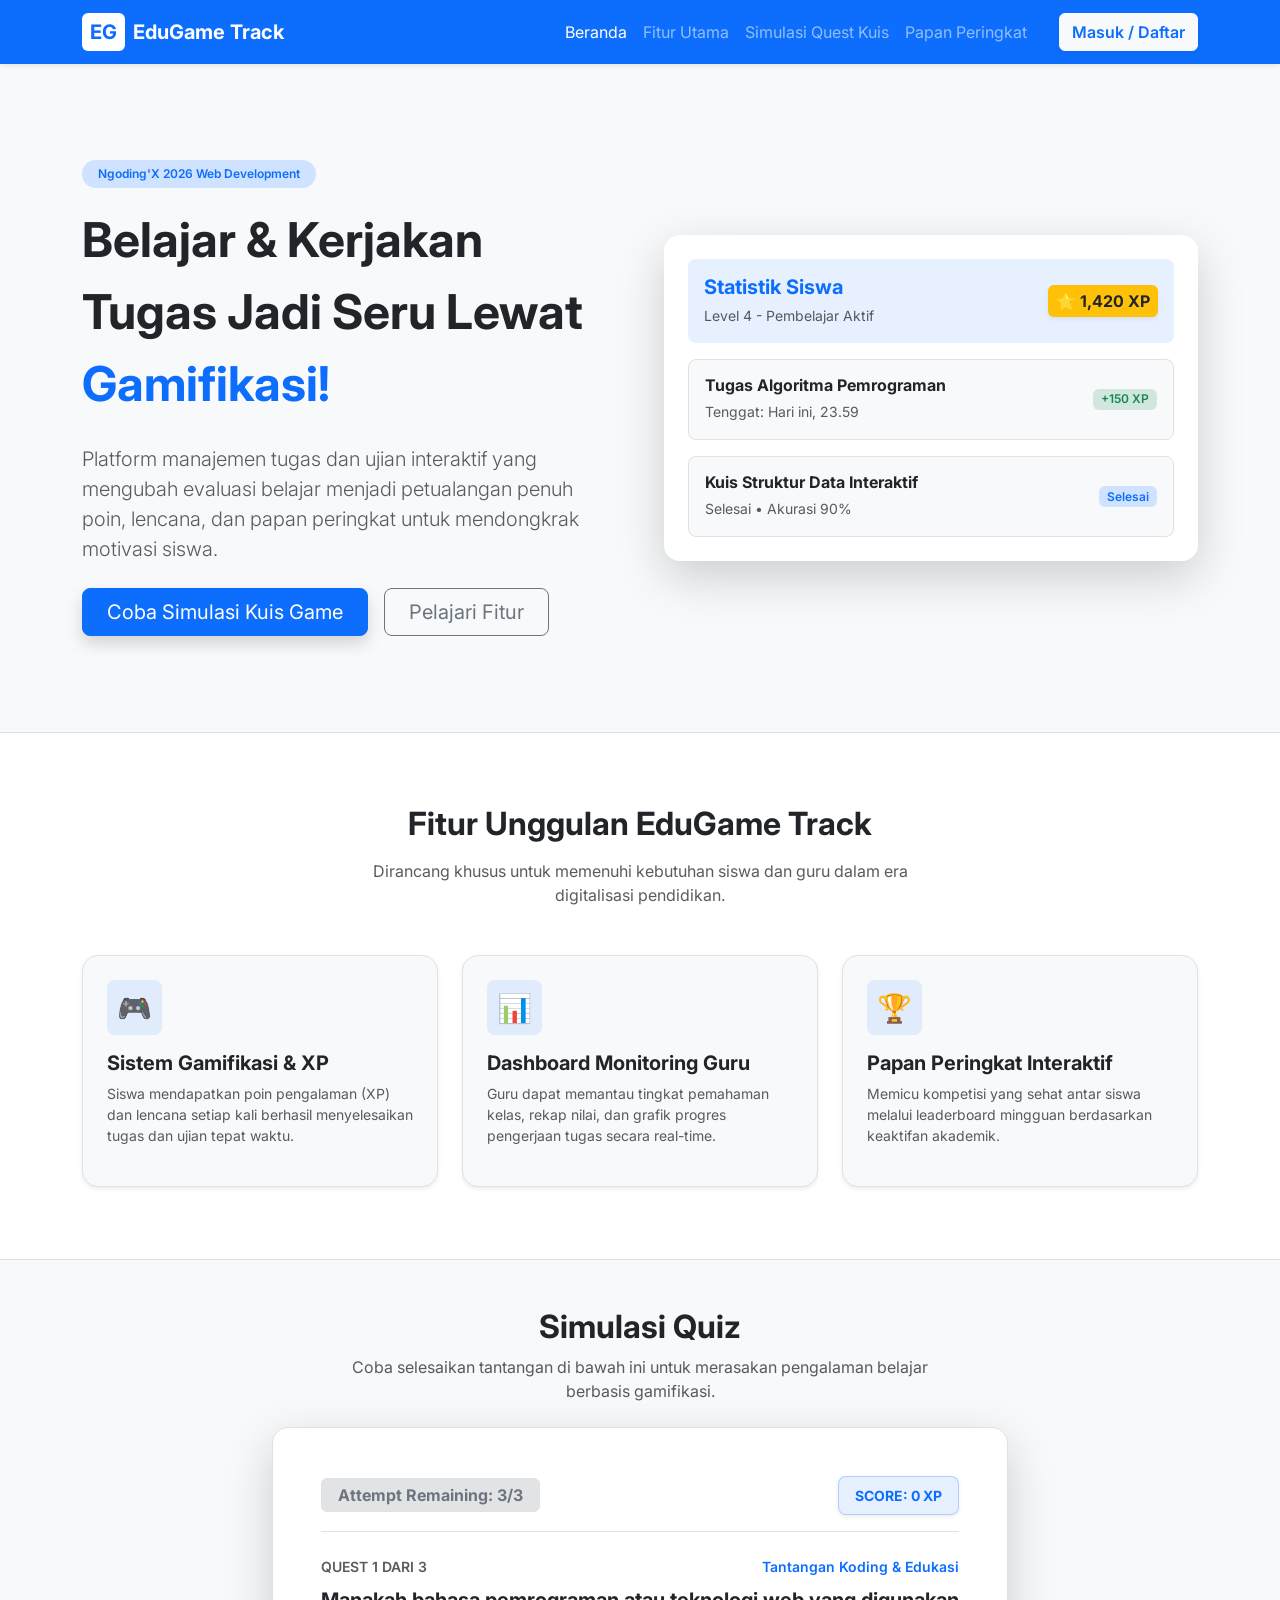
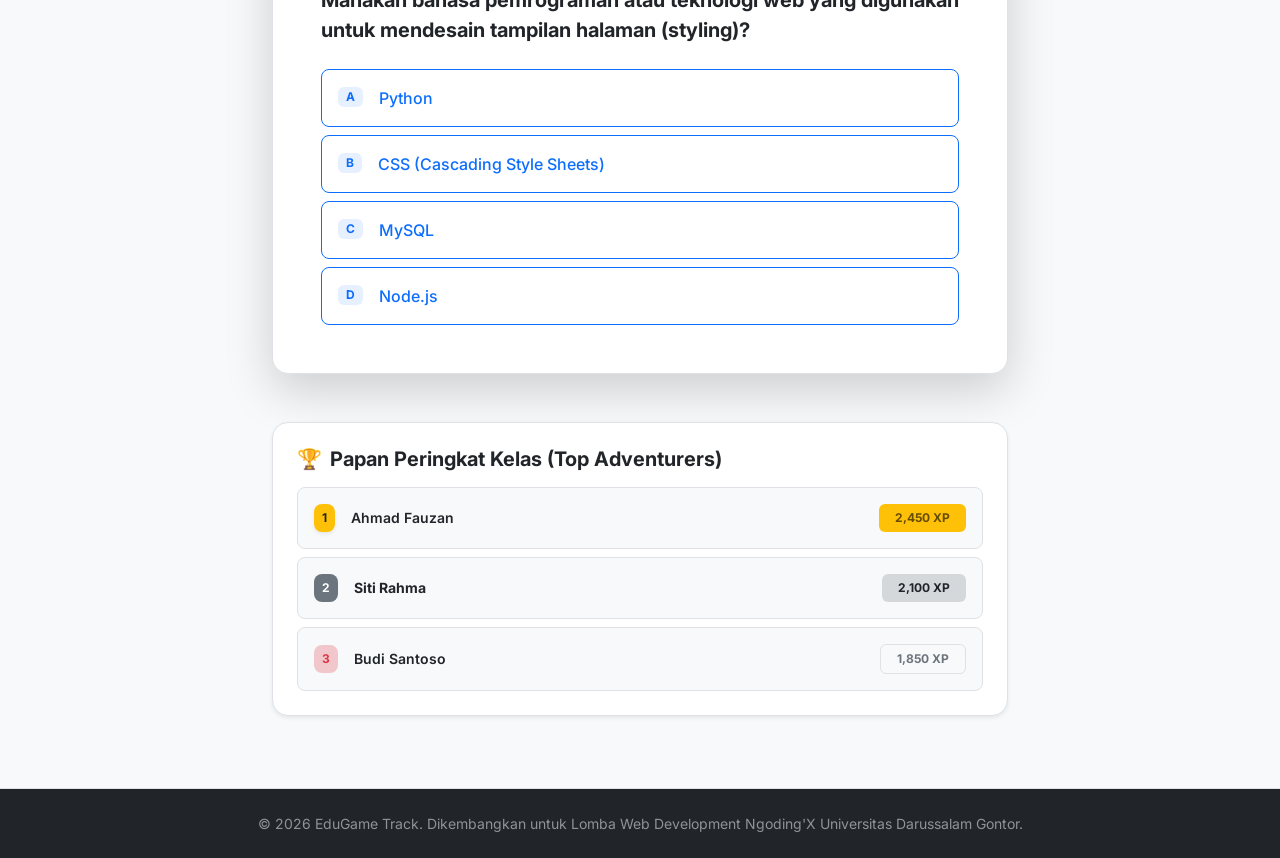
==== index.html @ e664f9f6 "Initial commit - EduGame Track" ====
<!DOCTYPE html>
<html lang="id">
<head>
    <meta charset="UTF-8">
    <meta name="viewport" content="width=device-width, initial-scale=1.0">
    <title>EduGame Track - Platform Belajar Berbasis Gamifikasi</title>
    <!-- Bootstrap 5 CSS CDN -->
    <link href="https://cdn.jsdelivr.net/npm/bootstrap@5.3.3/dist/css/bootstrap.min.css" rel="stylesheet">
    <!-- Google Fonts Inter -->
    <link href="https://fonts.googleapis.com/css2?family=Inter:wght@300;400;500;600;700&display=swap" rel="stylesheet">
    <style>
        body { font-family: 'Inter', sans-serif; }
    </style>
</head>
<body class="bg-light text-dark">

    <!-- Navbar -->
    <nav class="navbar navbar-expand-lg navbar-dark bg-primary sticky-top shadow-sm">
        <div class="container">
            <a class="navbar-brand d-flex align-items-center gap-2" href="#">
                <span class="bg-white text-primary px-2 py-1 rounded fw-bold fs-5">EG</span>
                <span class="fw-bold">EduGame Track</span>
            </a>
            <button class="navbar-toggler" type="button" data-bs-toggle="collapse" data-bs-target="#navbarNav">
                <span class="navbar-toggler-icon"></span>
            </button>
            <div class="collapse navbar-collapse justify-content-end" id="navbarNav">
                <ul class="navbar-nav me-4 mb-2 mb-lg-0">
                    <li class="nav-item"><a class="nav-link active" href="#beranda">Beranda</a></li>
                    <li class="nav-item"><a class="nav-link" href="#fitur">Fitur Utama</a></li>
                    <li class="nav-item"><a class="nav-link" href="#demo">Simulasi Quest Kuis</a></li>
                    <li class="nav-item"><a class="nav-link" href="#leaderboard">Papan Peringkat</a></li>
                </ul>
                <a href="login.html" class="btn btn-light text-primary fw-semibold shadow-sm text-decoration-none">Masuk / Daftar</a>
            </div>
        </div>
    </nav>

    <!-- Hero Section -->
    <header id="beranda" class="container py-5 my-md-5">
        <div class="row align-items-center g-5">
            <div class="col-lg-6">
                <span class="badge bg-primary-subtle text-primary mb-3 px-3 py-2 rounded-pill fw-semibold">Ngoding'X 2026 Web Development</span>
                <h1 class="display-5 fw-bold lh-base mb-4">
                    Belajar & Kerjakan Tugas Jadi Seru Lewat <span class="text-primary">Gamifikasi!</span>
                </h1>
                <p class="lead text-muted mb-4">
                    Platform manajemen tugas dan ujian interaktif yang mengubah evaluasi belajar menjadi petualangan penuh poin, lencana, dan papan peringkat untuk mendongkrak motivasi siswa.
                </p>
                <div class="d-flex flex-column flex-sm-row gap-3">
                    <a href="#demo" class="btn btn-primary btn-lg px-4 shadow">Coba Simulasi Kuis Game</a>
                    <a href="#fitur" class="btn btn-outline-secondary btn-lg px-4">Pelajari Fitur</a>
                </div>
            </div>
            <div class="col-lg-6">
                <div class="card border-0 shadow-lg rounded-4 p-4">
                    <div class="bg-primary bg-opacity-10 p-3 rounded-3 mb-3 d-flex justify-content-between align-items-center">
                        <div>
                            <h5 class="fw-bold text-primary mb-1">Statistik Siswa</h5>
                            <small class="text-muted">Level 4 - Pembelajar Aktif</small>
                        </div>
                        <span class="badge bg-warning text-dark fw-bold p-2 fs-6 shadow-sm">⭐ 1,420 XP</span>
                    </div>
                    <div class="vstack gap-3">
                        <div class="p-3 bg-light rounded-3 d-flex justify-content-between align-items-center border">
                            <div>
                                <h6 class="fw-bold mb-1 fs-6">Tugas Algoritma Pemrograman</h6>
                                <small class="text-muted">Tenggat: Hari ini, 23.59</small>
                            </div>
                            <span class="badge bg-success-subtle text-success fw-semibold">+150 XP</span>
                        </div>
                        <div class="p-3 bg-light rounded-3 d-flex justify-content-between align-items-center border">
                            <div>
                                <h6 class="fw-bold mb-1 fs-6">Kuis Struktur Data Interaktif</h6>
                                <small class="text-muted">Selesai • Akurasi 90%</small>
                            </div>
                            <span class="badge bg-primary-subtle text-primary fw-semibold">Selesai</span>
                        </div>
                    </div>
                </div>
            </div>
        </div>
    </header>

    <!-- Fitur Utama -->
    <section id="fitur" class="bg-white py-5 border-top border-bottom">
        <div class="container py-4">
            <div class="text-center mx-auto mb-5" style="max-width: 600px;">
                <h2 class="fw-bold mb-3">Fitur Unggulan EduGame Track</h2>
                <p class="text-muted">Dirancang khusus untuk memenuhi kebutuhan siswa dan guru dalam era digitalisasi pendidikan.</p>
            </div>
            <div class="row g-4">
                <div class="col-md-4">
                    <div class="card h-100 border bg-light p-4 rounded-4 shadow-sm">
                        <div class="bg-primary bg-opacity-10 text-primary rounded-3 d-inline-flex align-items-center justify-content-center fs-3 mb-3" style="width: 55px; height: 55px;">🎮</div>
                        <h4 class="h5 fw-bold mb-2">Sistem Gamifikasi & XP</h4>
                        <p class="text-muted small lh-base">Siswa mendapatkan poin pengalaman (XP) dan lencana setiap kali berhasil menyelesaikan tugas dan ujian tepat waktu.</p>
                    </div>
                </div>
                <div class="col-md-4">
                    <div class="card h-100 border bg-light p-4 rounded-4 shadow-sm">
                        <div class="bg-primary bg-opacity-10 text-primary rounded-3 d-inline-flex align-items-center justify-content-center fs-3 mb-3" style="width: 55px; height: 55px;">📊</div>
                        <h4 class="h5 fw-bold mb-2">Dashboard Monitoring Guru</h4>
                        <p class="text-muted small lh-base">Guru dapat memantau tingkat pemahaman kelas, rekap nilai, dan grafik progres pengerjaan tugas secara real-time.</p>
                    </div>
                </div>
                <div class="col-md-4">
                    <div class="card h-100 border bg-light p-4 rounded-4 shadow-sm">
                        <div class="bg-primary bg-opacity-10 text-primary rounded-3 d-inline-flex align-items-center justify-content-center fs-3 mb-3" style="width: 55px; height: 55px;">🏆</div>
                        <h4 class="h5 fw-bold mb-2">Papan Peringkat Interaktif</h4>
                        <p class="text-muted small lh-base">Memicu kompetisi yang sehat antar siswa melalui leaderboard mingguan berdasarkan keaktifan akademik.</p>
                    </div>
                </div>
            </div>
        </div>
    </section>

    <!-- Simulasi Kuis Game-Based -->
    <section id="demo" class="container py-5">
        <div class="row justify-content-center">
            <div class="col-lg-8">
                <!-- Judul Simulasi Quiz Diperbesar Menyamai Bagian Fitur Unggulan -->
                <div class="text-center mx-auto mb-4" style="max-width: 600px;">
                    <h2 class="fw-bold mb-2">Simulasi Quiz</h2>
                    <p class="text-muted">Coba selesaikan tantangan di bawah ini untuk merasakan pengalaman belajar berbasis gamifikasi.</p>
                </div>

                <div class="card border shadow-lg rounded-4 p-4 p-md-5 bg-white">
                    
                    <!-- Game HUD Header (Attempt Remaining & Score) -->
                    <div class="d-flex justify-content-between align-items-center mb-4 pb-3 border-bottom fw-bold">
                        <div>
                            <span class="badge bg-secondary-subtle text-secondary border px-3 py-2 fs-6" id="player-attempts">Attempt Remaining: 3/3</span>
                        </div>
                        <div class="bg-primary bg-opacity-10 border border-primary border-opacity-25 px-3 py-2 rounded-3 text-primary small shadow-sm">
                            SCORE: <span id="player-score">0</span> XP
                        </div>
                    </div>

                    <!-- Quiz Container -->
                    <div id="quiz-game-box">
                        <div class="d-flex justify-content-between text-muted small mb-2 fw-semibold">
                            <span id="question-counter">QUEST 1 DARI 3</span>
                            <span class="text-primary">Tantangan Koding & Edukasi</span>
                        </div>
                        
                        <h3 id="question-title" class="fs-5 fw-bold mb-4 text-dark lh-base">
                            Manakah bahasa pemrograman atau teknologi web yang digunakan untuk mendesain tampilan halaman (styling)?
                        </h3>

                        <div id="options-box" class="vstack gap-2">
                            <!-- Opsi akan dimasukkan via JavaScript -->
                        </div>
                    </div>

                    <!-- Game Over / Victory Screen -->
                    <div id="game-over-screen" class="d-none text-center py-4">
                        <div class="display-4 mb-3" id="game-result-icon">🏆</div>
                        <h3 class="fw-bold mb-2 text-dark" id="game-result-title">Quest Selesai!</h3>
                        <p class="text-muted small mb-4" id="game-result-desc">Kamu berhasil menyelesaikan kuis dan mendapatkan lencana penjelajah web!</p>
                        <button onclick="resetGame()" class="btn btn-primary fw-bold px-4 py-2 shadow">
                            Coba Lagi 🔄
                        </button>
                    </div>

                    <!-- Feedback Toast -->
                    <div id="game-feedback" class="mt-3 p-3 rounded-3 text-center small fw-semibold d-none"></div>
                </div>
            </div>
        </div>
    </section>

    <!-- Leaderboard Section -->
    <section id="leaderboard" class="container pb-5 mb-4">
        <div class="row justify-content-center">
            <div class="col-lg-8">
                <div class="card border shadow-sm rounded-4 p-4 bg-white">
                    <h3 class="h5 fw-bold mb-3 d-flex align-items-center gap-2 text-dark">
                        <span>🏆</span> <span>Papan Peringkat Kelas (Top Adventurers)</span>
                    </h3>
                    <div class="vstack gap-2">
                        <!-- Peringkat 1 -->
                        <div class="p-3 bg-light rounded-3 d-flex justify-content-between align-items-center border">
                            <div class="d-flex align-items-center gap-3">
                                <span class="badge bg-warning text-dark rounded-3 px-2.5 py-2 fw-bold shadow-sm">1</span>
                                <span class="fw-semibold small">Ahmad Fauzan</span>
                            </div>
                            <span class="badge bg-warning bg-opacity-20 text-warning-emphasis fw-bold px-3 py-2">2,450 XP</span>
                        </div>
                        <!-- Peringkat 2 -->
                        <div class="p-3 bg-light rounded-3 d-flex justify-content-between align-items-center border">
                            <div class="d-flex align-items-center gap-3">
                                <span class="badge bg-secondary text-white rounded-3 px-2.5 py-2 fw-bold">2</span>
                                <span class="fw-bold text-dark small">Siti Rahma</span>
                            </div>
                            <span class="badge bg-secondary bg-opacity-25 text-dark fw-bold px-3 py-2">2,100 XP</span>
                        </div>
                        <!-- Peringkat 3 -->
                        <div class="p-3 bg-light rounded-3 d-flex justify-content-between align-items-center border">
                            <div class="d-flex align-items-center gap-3">
                                <span class="badge bg-danger bg-opacity-25 text-danger rounded-3 px-2.5 py-2 fw-bold">3</span>
                                <span class="fw-semibold small">Budi Santoso</span>
                            </div>
                            <span class="badge bg-light text-secondary fw-bold px-3 py-2 border">1,850 XP</span>
                        </div>
                    </div>
                </div>
            </div>
        </div>
    </section>

    <!-- Footer -->
    <footer class="bg-dark text-white-50 py-4 text-center small border-top">
        <div class="container">
            <p class="mb-0">&copy; 2026 EduGame Track. Dikembangkan untuk Lomba Web Development Ngoding'X Universitas Darussalam Gontor.</p>
        </div>
    </footer>

    <!-- Bootstrap 5 JS Bundle CDN -->
    <script src="https://cdn.jsdelivr.net/npm/bootstrap@5.3.3/dist/js/bootstrap.bundle.min.js"></script>

    <!-- Game Logic Script -->
    <script>
        const questions = [
            {
                title: "Manakah bahasa pemrograman atau teknologi web yang digunakan untuk mendesain tampilan halaman (styling)?",
                options: ["Python", "CSS (Cascading Style Sheets)", "MySQL", "Node.js"],
                answer: 1
            },
            {
                title: "Apa fungsi utama dari tag HTML dalam pembuatan sebuah website edukasi?",
                options: ["Mengatur struktur dasar dokumen web", "Menyimpan data akun di server", "Mempercepat koneksi internet", "Membuat animasi 3D berat"],
                answer: 0
            },
            {
                title: "Di bawah ini yang merupakan framework web berbasis bahasa pemrograman PHP adalah...",
                options: ["React.js", "Laravel", "Vue.js", "Django"],
                answer: 1
            }
        ];

        let currentQuestion = 0;
        let score = 0;
        let attempts = 3;

        function loadQuestion() {
            if (currentQuestion >= questions.length || attempts <= 0) {
                endGame();
                return;
            }

            const q = questions[currentQuestion];
            document.getElementById('question-counter').textContent = `QUEST ${currentQuestion + 1} DARI ${questions.length}`;
            document.getElementById('question-title').textContent = q.title;
            
            const optionsBox = document.getElementById('options-box');
            optionsBox.innerHTML = '';

            q.options.forEach((opt, index) => {
                const btn = document.createElement('button');
                btn.className = "btn btn-outline-primary text-start p-3 rounded-3 d-flex align-items-center gap-3 fw-medium";
                btn.innerHTML = `<span class="badge bg-primary bg-opacity-10 text-primary px-2 py-1">${String.fromCharCode(65 + index)}</span> <span>${opt}</span>`;
                btn.onclick = () => selectAnswer(index);
                optionsBox.appendChild(btn);
            });

            document.getElementById('game-feedback').classList.add('d-none');
        }

        function selectAnswer(selectedIndex) {
            const q = questions[currentQuestion];
            const feedback = document.getElementById('game-feedback');
            feedback.classList.remove('d-none');

            if (selectedIndex === q.answer) {
                score += 100;
                document.getElementById('player-score').textContent = score;
                feedback.textContent = "✨ BENAR! +100 XP Berhasil Diperoleh!";
                feedback.className = "mt-3 p-3 rounded-3 text-center small fw-semibold bg-success bg-opacity-10 text-success border border-success border-opacity-25";
                
                setTimeout(() => {
                    currentQuestion++;
                    loadQuestion();
                }, 1200);
            } else {
                attempts--;
                updateAttemptsDisplay();
                feedback.textContent = "❌ KURANG TEPAT! Kesempatan berkurang.";
                feedback.className = "mt-3 p-3 rounded-3 text-center small fw-semibold bg-danger bg-opacity-10 text-danger border border-danger border-opacity-25";

                if (attempts <= 0) {
                    setTimeout(() => endGame(false), 1200);
                }
            }
        }

        function updateAttemptsDisplay() {
            document.getElementById('player-attempts').textContent = `Attempt Remaining: ${attempts}/3`;
        }

        function endGame(isVictory = true) {
            document.getElementById('quiz-game-box').classList.add('d-none');
            const screen = document.getElementById('game-over-screen');
            screen.classList.remove('d-none');

            if (isVictory) {
                document.getElementById('game-result-icon').textContent = "🏆";
                document.getElementById('game-result-title').textContent = "QUEST SELESAI!";
                document.getElementById('game-result-desc').textContent = `Luar biasa! Kamu menyelesaikan semua tantangan dengan total perolehan ${score} XP.`;
            } else {
                document.getElementById('game-result-icon').textContent = "⚠️";
                document.getElementById('game-result-title').textContent = "KESEMPATAN HABIS!";
                document.getElementById('game-result-desc').textContent = `Upaya kuis Anda telah habis. Silakan coba ulangi tantangan kembali!`;
            }
        }

        function resetGame() {
            currentQuestion = 0;
            score = 0;
            attempts = 3;
            document.getElementById('player-score').textContent = score;
            updateAttemptsDisplay();
            document.getElementById('game-over-screen').classList.add('d-none');
            document.getElementById('quiz-game-box').classList.remove('d-none');
            loadQuestion();
        }

        // Inisialisasi kuis saat halaman dimuat
        loadQuestion();
    </script>
</body>
</html>
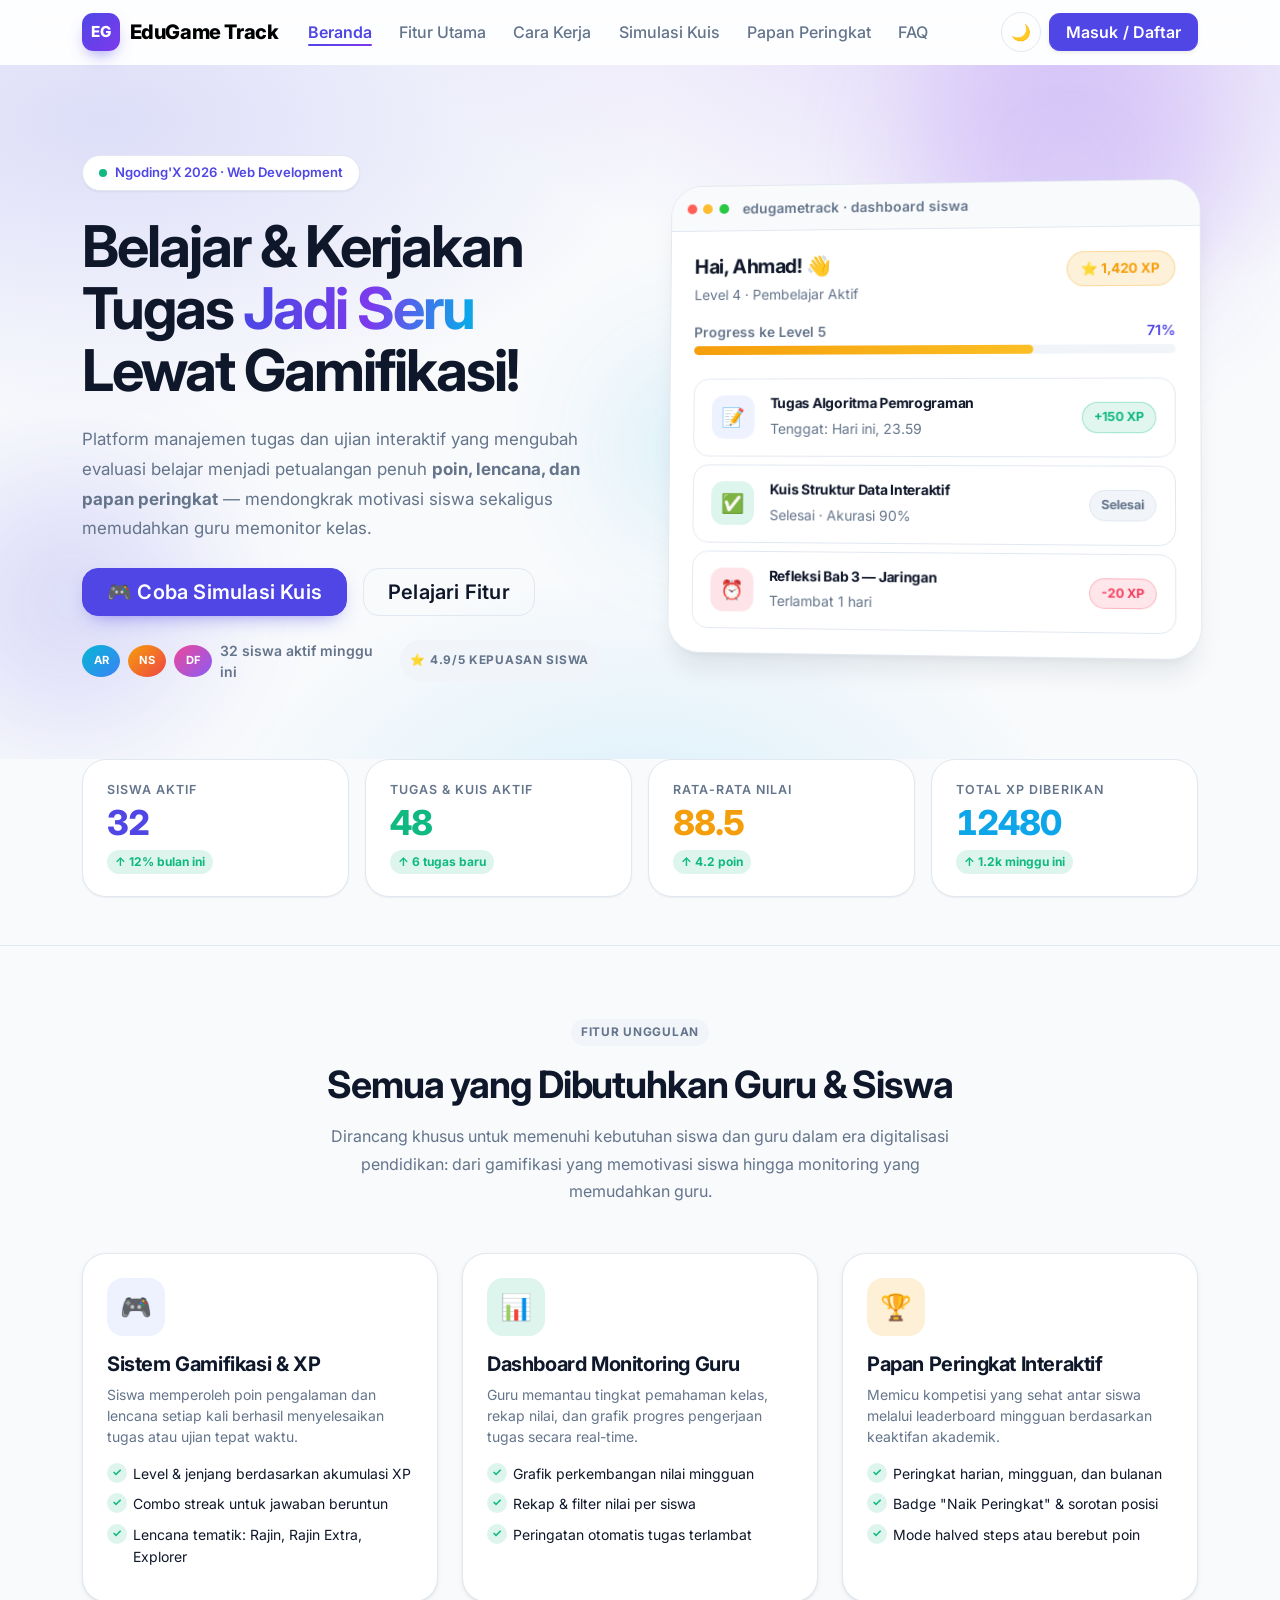
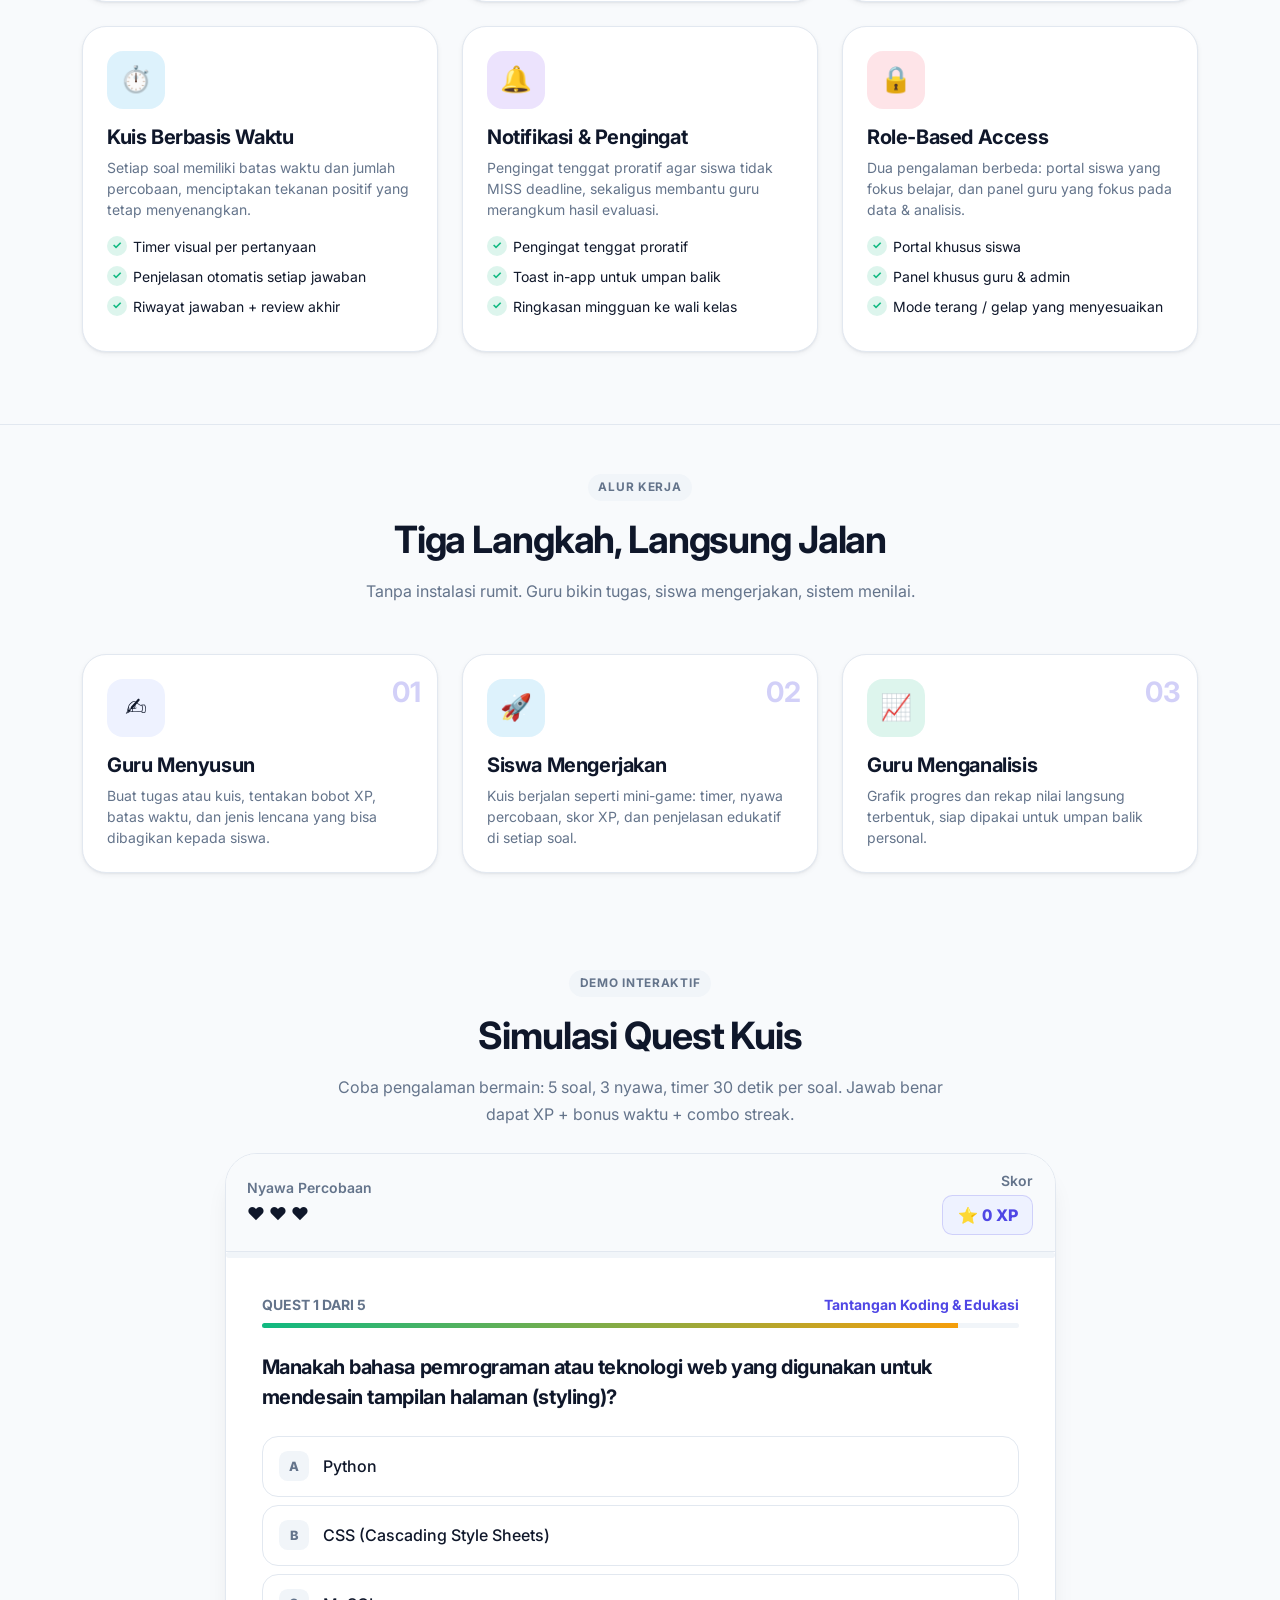
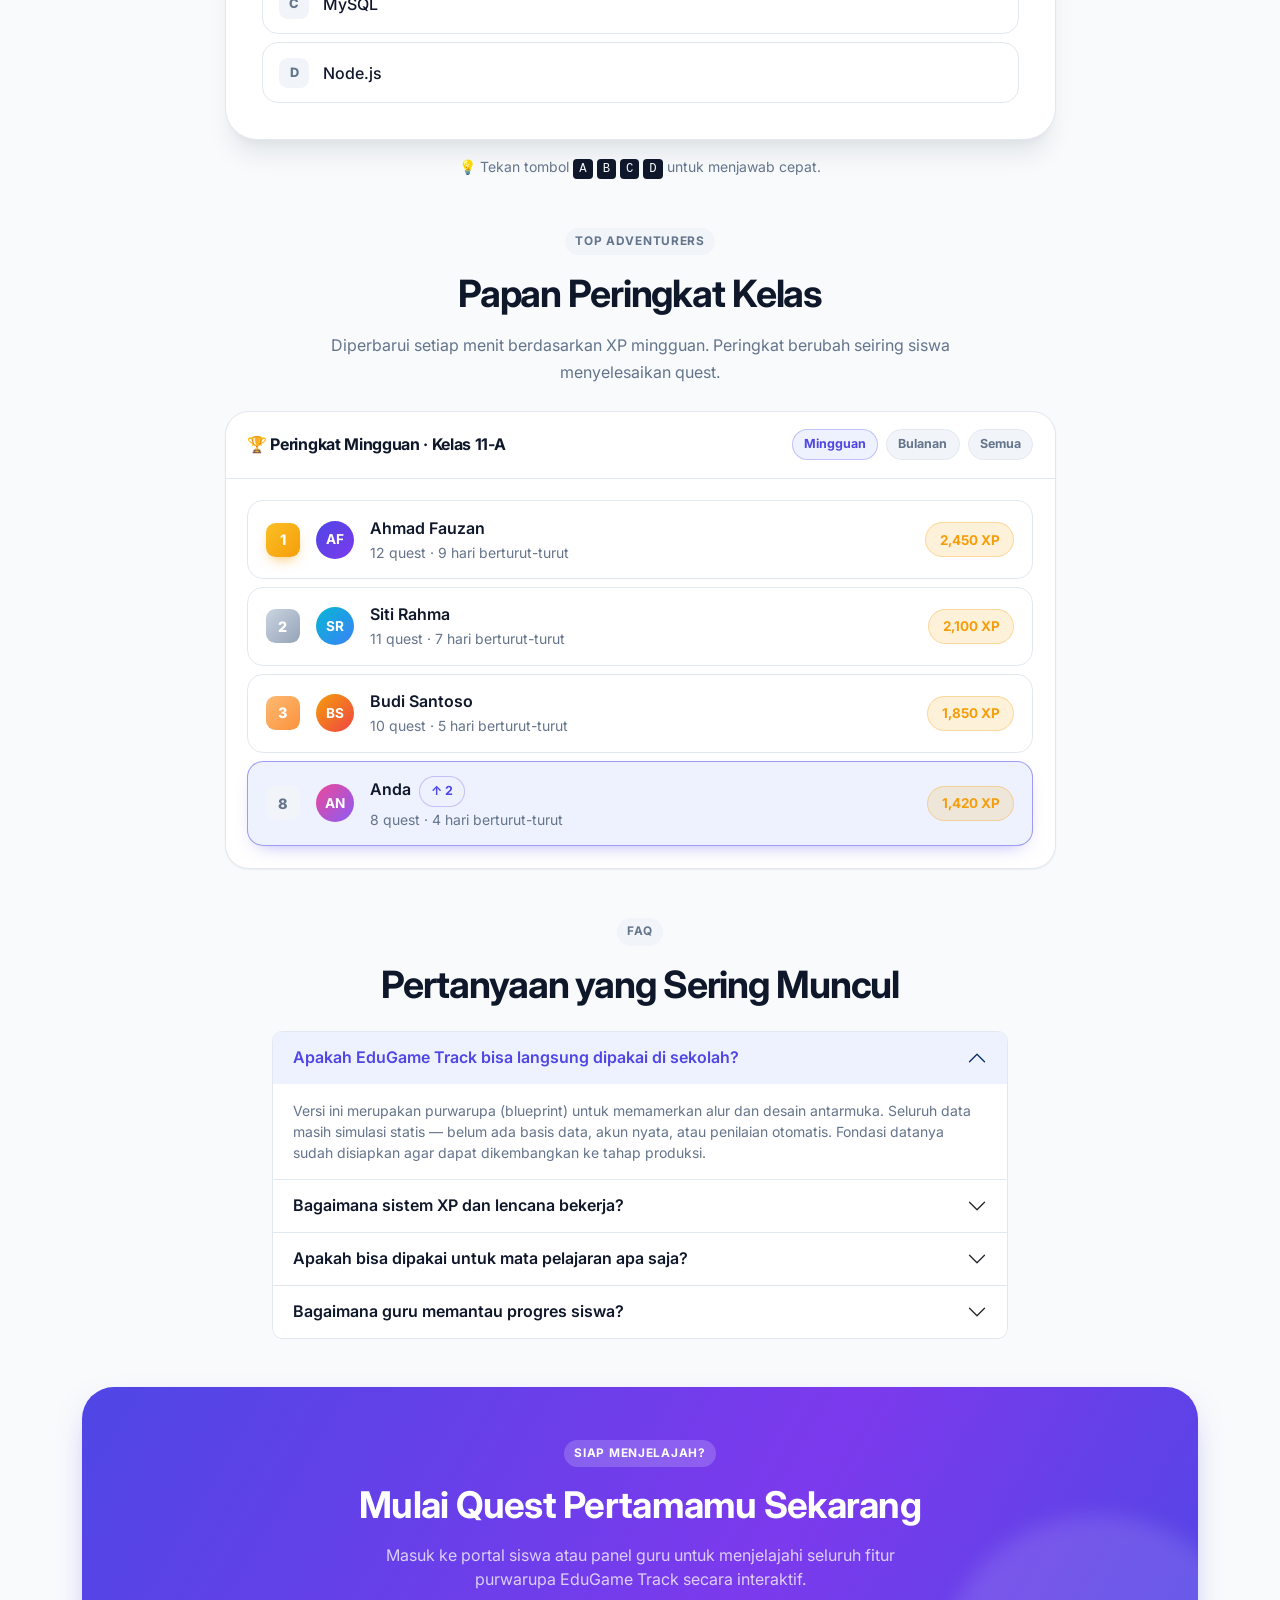
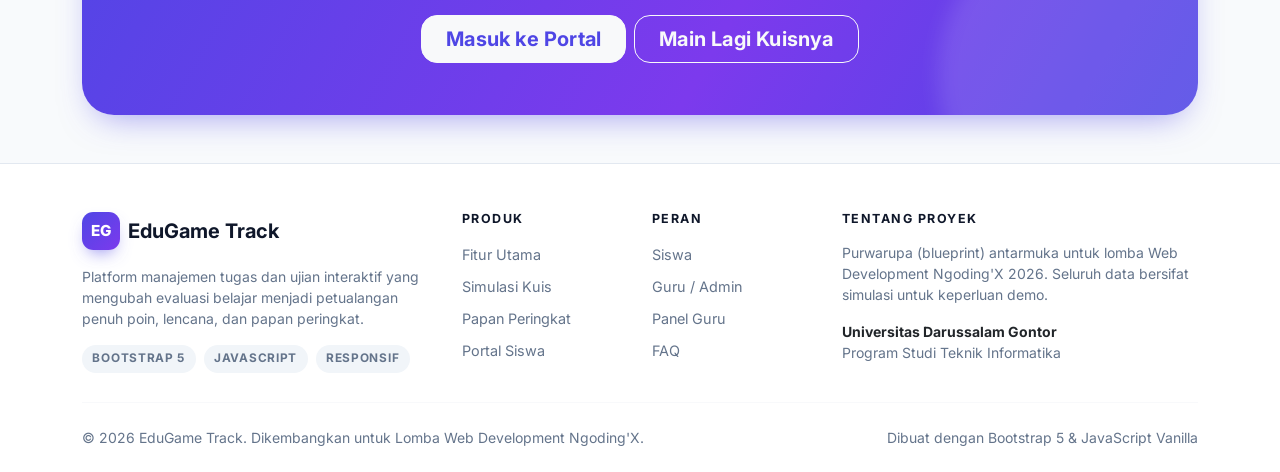
==== commit c48d4acd: "Redesign: design system assets, dark mode, animasi, grafik SVG, kuis game lengkap - assets/css/style" ====
--- a/index.html
+++ b/index.html
@@ -1,80 +1,163 @@
 <!DOCTYPE html>
-<html lang="id">
+<html lang="id" data-bs-theme="light">
 <head>
     <meta charset="UTF-8">
     <meta name="viewport" content="width=device-width, initial-scale=1.0">
-    <title>EduGame Track - Platform Belajar Berbasis Gamifikasi</title>
+    <meta name="description" content="EduGame Track — platform belajar berbasis gamifikasi untuk siswa dan guru. XP, lencana, papan peringkat, dan monitoring kelas dalam satu purwarupa interaktif.">
+    <meta name="theme-color" content="#4f46e5">
+    <meta property="og:title" content="EduGame Track — Belajar Sambil Menambah XP">
+    <meta property="og:description" content="Platform manajemen tugas & ujian interaktif yang mengubah evaluasi belajar menjadi petualangan poin, lencana, dan papan peringkat.">
+    <meta property="og:type" content="website">
+    <title>EduGame Track — Platform Belajar Berbasis Gamifikasi</title>
+
+    <link rel="icon" href="data:image/svg+xml,%3Csvg xmlns='http://www.w3.org/2000/svg' viewBox='0 0 64 64'%3E%3Crect width='64' height='64' rx='14' fill='%234f46e5'/%3E%3Ctext x='32' y='45' font-size='34' font-family='Arial,Helvetica,sans-serif' font-weight='bold' fill='%23ffffff' text-anchor='middle'%3EE%3C/text%3E%3C/svg%3E">
+
     <!-- Bootstrap 5 CSS CDN -->
     <link href="https://cdn.jsdelivr.net/npm/bootstrap@5.3.3/dist/css/bootstrap.min.css" rel="stylesheet">
     <!-- Google Fonts Inter -->
-    <link href="https://fonts.googleapis.com/css2?family=Inter:wght@300;400;500;600;700&display=swap" rel="stylesheet">
-    <style>
-        body { font-family: 'Inter', sans-serif; }
-    </style>
+    <link href="https://fonts.googleapis.com/css2?family=Inter:wght@300;400;500;600;700;800&display=swap" rel="stylesheet">
+    <link rel="stylesheet" href="assets/css/style.css">
+
+    <!-- Anti-FOUC: set tema sebelum render -->
+    <script>
+        (function () {
+            try {
+                var t = localStorage.getItem('eg-theme');
+                document.documentElement.setAttribute('data-bs-theme', t || 'light');
+            } catch (e) { }
+        })();
+    </script>
 </head>
-<body class="bg-light text-dark">
-
-    <!-- Navbar -->
-    <nav class="navbar navbar-expand-lg navbar-dark bg-primary sticky-top shadow-sm">
+
+<body>
+    <!-- ================= NAVBAR ================= -->
+    <nav class="navbar navbar-expand-lg eg-navbar sticky-top" data-navbar>
         <div class="container">
-            <a class="navbar-brand d-flex align-items-center gap-2" href="#">
-                <span class="bg-white text-primary px-2 py-1 rounded fw-bold fs-5">EG</span>
-                <span class="fw-bold">EduGame Track</span>
+            <a class="navbar-brand" href="index.html">
+                <span class="eg-brand-mark">EG</span>
+                <span>EduGame&nbsp;Track</span>
             </a>
-            <button class="navbar-toggler" type="button" data-bs-toggle="collapse" data-bs-target="#navbarNav">
+
+            <button class="navbar-toggler border-0 shadow-none" type="button" data-bs-toggle="collapse"
+                    data-bs-target="#navbarNav" aria-controls="navbarNav" aria-expanded="false"
+                    aria-label="Buka menu navigasi">
                 <span class="navbar-toggler-icon"></span>
             </button>
-            <div class="collapse navbar-collapse justify-content-end" id="navbarNav">
-                <ul class="navbar-nav me-4 mb-2 mb-lg-0">
-                    <li class="nav-item"><a class="nav-link active" href="#beranda">Beranda</a></li>
-                    <li class="nav-item"><a class="nav-link" href="#fitur">Fitur Utama</a></li>
-                    <li class="nav-item"><a class="nav-link" href="#demo">Simulasi Quest Kuis</a></li>
-                    <li class="nav-item"><a class="nav-link" href="#leaderboard">Papan Peringkat</a></li>
+
+            <div class="collapse navbar-collapse" id="navbarNav">
+                <ul class="navbar-nav me-auto mb-2 mb-lg-0">
+                    <li class="nav-item"><a class="nav-link active" href="#beranda" data-nav-link>Beranda</a></li>
+                    <li class="nav-item"><a class="nav-link" href="#fitur" data-nav-link>Fitur Utama</a></li>
+                    <li class="nav-item"><a class="nav-link" href="#alur" data-nav-link>Cara Kerja</a></li>
+                    <li class="nav-item"><a class="nav-link" href="#demo" data-nav-link>Simulasi Kuis</a></li>
+                    <li class="nav-item"><a class="nav-link" href="#leaderboard" data-nav-link>Papan Peringkat</a></li>
+                    <li class="nav-item"><a class="nav-link" href="#faq" data-nav-link>FAQ</a></li>
                 </ul>
-                <a href="login.html" class="btn btn-light text-primary fw-semibold shadow-sm text-decoration-none">Masuk / Daftar</a>
+
+                <div class="d-flex align-items-center gap-2">
+                    <button class="btn btn-ghost btn-icon" type="button" data-theme-toggle aria-label="Ganti tema">
+                        <span data-theme-icon>🌙</span>
+                    </button>
+                    <a href="login.html" class="btn btn-primary fw-semibold shadow-sm px-3">Masuk / Daftar</a>
+                </div>
             </div>
         </div>
     </nav>
 
-    <!-- Hero Section -->
-    <header id="beranda" class="container py-5 my-md-5">
-        <div class="row align-items-center g-5">
-            <div class="col-lg-6">
-                <span class="badge bg-primary-subtle text-primary mb-3 px-3 py-2 rounded-pill fw-semibold">Ngoding'X 2026 Web Development</span>
-                <h1 class="display-5 fw-bold lh-base mb-4">
-                    Belajar & Kerjakan Tugas Jadi Seru Lewat <span class="text-primary">Gamifikasi!</span>
-                </h1>
-                <p class="lead text-muted mb-4">
-                    Platform manajemen tugas dan ujian interaktif yang mengubah evaluasi belajar menjadi petualangan penuh poin, lencana, dan papan peringkat untuk mendongkrak motivasi siswa.
-                </p>
-                <div class="d-flex flex-column flex-sm-row gap-3">
-                    <a href="#demo" class="btn btn-primary btn-lg px-4 shadow">Coba Simulasi Kuis Game</a>
-                    <a href="#fitur" class="btn btn-outline-secondary btn-lg px-4">Pelajari Fitur</a>
-                </div>
-            </div>
-            <div class="col-lg-6">
-                <div class="card border-0 shadow-lg rounded-4 p-4">
-                    <div class="bg-primary bg-opacity-10 p-3 rounded-3 mb-3 d-flex justify-content-between align-items-center">
-                        <div>
-                            <h5 class="fw-bold text-primary mb-1">Statistik Siswa</h5>
-                            <small class="text-muted">Level 4 - Pembelajar Aktif</small>
-                        </div>
-                        <span class="badge bg-warning text-dark fw-bold p-2 fs-6 shadow-sm">⭐ 1,420 XP</span>
-                    </div>
-                    <div class="vstack gap-3">
-                        <div class="p-3 bg-light rounded-3 d-flex justify-content-between align-items-center border">
-                            <div>
-                                <h6 class="fw-bold mb-1 fs-6">Tugas Algoritma Pemrograman</h6>
-                                <small class="text-muted">Tenggat: Hari ini, 23.59</small>
-                            </div>
-                            <span class="badge bg-success-subtle text-success fw-semibold">+150 XP</span>
-                        </div>
-                        <div class="p-3 bg-light rounded-3 d-flex justify-content-between align-items-center border">
-                            <div>
-                                <h6 class="fw-bold mb-1 fs-6">Kuis Struktur Data Interaktif</h6>
-                                <small class="text-muted">Selesai • Akurasi 90%</small>
-                            </div>
-                            <span class="badge bg-primary-subtle text-primary fw-semibold">Selesai</span>
+    <!-- ================= HERO ================= -->
+    <header id="beranda" class="eg-hero">
+        <span class="eg-blob eg-blob-1"></span>
+        <span class="eg-blob eg-blob-2"></span>
+        <span class="eg-blob eg-blob-3"></span>
+
+        <div class="container position-relative">
+            <div class="row align-items-center g-5">
+                <div class="col-lg-6">
+                    <span class="eg-eyebrow" data-reveal>
+                        <span class="dot"></span> Ngoding'X 2026 · Web Development
+                    </span>
+
+                    <h1 class="eg-hero-title fw-bold my-4" data-reveal style="--reveal-delay:60ms">
+                        Belajar &amp; Kerjakan Tugas
+                        <span class="eg-gradient-text">Jadi Seru</span> Lewat Gamifikasi!
+                    </h1>
+
+                    <p class="eg-lead mb-4" data-reveal style="--reveal-delay:120ms">
+                        Platform manajemen tugas dan ujian interaktif yang mengubah evaluasi belajar
+                        menjadi petualangan penuh <strong>poin, lencana, dan papan peringkat</strong> —
+                        mendongkrak motivasi siswa sekaligus memudahkan guru memonitor kelas.
+                    </p>
+
+                    <div class="d-flex flex-column flex-sm-row gap-3 mb-4" data-reveal style="--reveal-delay:180ms">
+                        <a href="#demo" class="btn btn-primary btn-lg px-4">
+                            🎮 Coba Simulasi Kuis
+                        </a>
+                        <a href="#fitur" class="btn btn-ghost btn-lg px-4">Pelajari Fitur</a>
+                    </div>
+
+                    <div class="d-flex flex-wrap gap-4" data-reveal style="--reveal-delay:240ms">
+                        <div class="d-flex align-items-center gap-2">
+                            <span class="eg-avatar eg-avatar-2" style="width:32px;height:32px;font-size:.7rem">AR</span>
+                            <span class="eg-avatar eg-avatar-3" style="width:32px;height:32px;font-size:.7rem">NS</span>
+                            <span class="eg-avatar eg-avatar-4" style="width:32px;height:32px;font-size:.7rem">DF</span>
+                            <small class="text-secondary fw-semibold">32 siswa aktif minggu ini</small>
+                        </div>
+                        <span class="eg-tag">⭐ 4.9/5 kepuasan siswa</span>
+                    </div>
+                </div>
+
+                <div class="col-lg-6" data-reveal="right" style="--reveal-delay:150ms">
+                    <div class="eg-mock">
+                        <div class="eg-mock-bar">
+                            <i style="background:#ff5f57"></i><i style="background:#febc2e"></i><i style="background:#28c840"></i>
+                            <small class="ms-2 text-secondary fw-semibold">edugametrack · dashboard siswa</small>
+                        </div>
+                        <div class="p-4">
+                            <div class="d-flex justify-content-between align-items-start mb-3">
+                                <div>
+                                    <h5 class="fw-bold mb-1">Hai, Ahmad! 👋</h5>
+                                    <small class="text-secondary">Level 4 · Pembelajar Aktif</small>
+                                </div>
+                                <span class="eg-xp-chip">⭐ 1,420 XP</span>
+                            </div>
+
+                            <!-- Level progress -->
+                            <div class="mb-4">
+                                <div class="d-flex justify-content-between small fw-semibold mb-1">
+                                    <span class="text-secondary">Progress ke Level 5</span>
+                                    <span class="text-primary">71%</span>
+                                </div>
+                                <div class="eg-progress eg-progress-xp">
+                                    <span data-progress="71"></span>
+                                </div>
+                            </div>
+
+                            <div class="d-flex flex-column gap-2">
+                                <div class="eg-quest">
+                                    <div class="eg-quest-icon">📝</div>
+                                    <div class="flex-grow-1">
+                                        <h6 class="fw-bold mb-1 small">Tugas Algoritma Pemrograman</h6>
+                                        <small class="text-secondary">Tenggat: Hari ini, 23.59</small>
+                                    </div>
+                                    <span class="eg-badge-chip eg-chip-success">+150 XP</span>
+                                </div>
+                                <div class="eg-quest is-done">
+                                    <div class="eg-quest-icon">✅</div>
+                                    <div class="flex-grow-1">
+                                        <h6 class="fw-bold mb-1 small">Kuis Struktur Data Interaktif</h6>
+                                        <small class="text-secondary">Selesai · Akurasi 90%</small>
+                                    </div>
+                                    <span class="eg-badge-chip eg-chip-muted">Selesai</span>
+                                </div>
+                                <div class="eg-quest is-late">
+                                    <div class="eg-quest-icon">⏰</div>
+                                    <div class="flex-grow-1">
+                                        <h6 class="fw-bold mb-1 small">Refleksi Bab 3 — Jaringan</h6>
+                                        <small class="text-secondary">Terlambat 1 hari</small>
+                                    </div>
+                                    <span class="eg-badge-chip eg-chip-danger">-20 XP</span>
+                                </div>
+                            </div>
                         </div>
                     </div>
                 </div>
@@ -82,126 +165,436 @@
         </div>
     </header>
 
-    <!-- Fitur Utama -->
-    <section id="fitur" class="bg-white py-5 border-top border-bottom">
-        <div class="container py-4">
-            <div class="text-center mx-auto mb-5" style="max-width: 600px;">
-                <h2 class="fw-bold mb-3">Fitur Unggulan EduGame Track</h2>
-                <p class="text-muted">Dirancang khusus untuk memenuhi kebutuhan siswa dan guru dalam era digitalisasi pendidikan.</p>
-            </div>
-            <div class="row g-4">
-                <div class="col-md-4">
-                    <div class="card h-100 border bg-light p-4 rounded-4 shadow-sm">
-                        <div class="bg-primary bg-opacity-10 text-primary rounded-3 d-inline-flex align-items-center justify-content-center fs-3 mb-3" style="width: 55px; height: 55px;">🎮</div>
-                        <h4 class="h5 fw-bold mb-2">Sistem Gamifikasi & XP</h4>
-                        <p class="text-muted small lh-base">Siswa mendapatkan poin pengalaman (XP) dan lencana setiap kali berhasil menyelesaikan tugas dan ujian tepat waktu.</p>
-                    </div>
-                </div>
-                <div class="col-md-4">
-                    <div class="card h-100 border bg-light p-4 rounded-4 shadow-sm">
-                        <div class="bg-primary bg-opacity-10 text-primary rounded-3 d-inline-flex align-items-center justify-content-center fs-3 mb-3" style="width: 55px; height: 55px;">📊</div>
-                        <h4 class="h5 fw-bold mb-2">Dashboard Monitoring Guru</h4>
-                        <p class="text-muted small lh-base">Guru dapat memantau tingkat pemahaman kelas, rekap nilai, dan grafik progres pengerjaan tugas secara real-time.</p>
-                    </div>
-                </div>
-                <div class="col-md-4">
-                    <div class="card h-100 border bg-light p-4 rounded-4 shadow-sm">
-                        <div class="bg-primary bg-opacity-10 text-primary rounded-3 d-inline-flex align-items-center justify-content-center fs-3 mb-3" style="width: 55px; height: 55px;">🏆</div>
-                        <h4 class="h5 fw-bold mb-2">Papan Peringkat Interaktif</h4>
-                        <p class="text-muted small lh-base">Memicu kompetisi yang sehat antar siswa melalui leaderboard mingguan berdasarkan keaktifan akademik.</p>
-                    </div>
+    <!-- ================= STATS ================= -->
+    <section class="container pb-5">
+        <div class="row g-3">
+            <div class="col-6 col-lg-3">
+                <div class="eg-stat h-100" data-reveal>
+                    <div class="eg-stat-label mb-1">Siswa Aktif</div>
+                    <div class="eg-stat-value text-primary"><span data-count="32">0</span></div>
+                    <span class="eg-stat-trend eg-trend-up mt-2">↑ 12% bulan ini</span>
+                </div>
+            </div>
+            <div class="col-6 col-lg-3">
+                <div class="eg-stat h-100" data-reveal style="--reveal-delay:80ms">
+                    <div class="eg-stat-label mb-1">Tugas & Kuis Aktif</div>
+                    <div class="eg-stat-value text-success"><span data-count="48">0</span></div>
+                    <span class="eg-stat-trend eg-trend-up mt-2">↑ 6 tugas baru</span>
+                </div>
+            </div>
+            <div class="col-6 col-lg-3">
+                <div class="eg-stat h-100" data-reveal style="--reveal-delay:160ms">
+                    <div class="eg-stat-label mb-1">Rata-rata Nilai</div>
+                    <div class="eg-stat-value text-warning"><span data-count="88.5" data-decimals="1">0</span></div>
+                    <span class="eg-stat-trend eg-trend-up mt-2">↑ 4.2 poin</span>
+                </div>
+            </div>
+            <div class="col-6 col-lg-3">
+                <div class="eg-stat h-100" data-reveal style="--reveal-delay:240ms">
+                    <div class="eg-stat-label mb-1">Total XP Diberikan</div>
+                    <div class="eg-stat-value text-info"><span data-count="12480">0</span></div>
+                    <span class="eg-stat-trend eg-trend-up mt-2">↑ 1.2k minggu ini</span>
                 </div>
             </div>
         </div>
     </section>
 
-    <!-- Simulasi Kuis Game-Based -->
+    <!-- ================= FITUR ================= -->
+    <section id="fitur" class="py-5 bg-surface-2 border-top border-bottom">
+        <div class="container py-4">
+            <div class="text-center mx-auto mb-5" style="max-width:640px" data-reveal>
+                <span class="eg-tag mb-3">Fitur Unggulan</span>
+                <h2 class="eg-section-title mb-3">Semua yang Dibutuhkan Guru &amp; Siswa</h2>
+                <p class="eg-section-sub mx-auto">
+                    Dirancang khusus untuk memenuhi kebutuhan siswa dan guru dalam era digitalisasi pendidikan:
+                    dari gamifikasi yang memotivasi siswa hingga monitoring yang memudahkan guru.
+                </p>
+            </div>
+
+            <div class="row g-4">
+                <div class="col-md-6 col-lg-4">
+                    <div class="eg-card eg-card-hover h-100 p-4" data-reveal>
+                        <div class="eg-icon-bubble mb-3">🎮</div>
+                        <h3 class="h5 fw-bold mb-2">Sistem Gamifikasi &amp; XP</h3>
+                        <p class="text-secondary small lh-base mb-3">
+                            Siswa memperoleh poin pengalaman dan lencana setiap kali berhasil menyelesaikan
+                            tugas atau ujian tepat waktu.
+                        </p>
+                        <ul class="eg-feature-list small">
+                            <li>Level &amp; jenjang berdasarkan akumulasi XP</li>
+                            <li>Combo streak untuk jawaban beruntun</li>
+                            <li>Lencana tematik: Rajin, Rajin Extra, Explorer</li>
+                        </ul>
+                    </div>
+                </div>
+
+                <div class="col-md-6 col-lg-4">
+                    <div class="eg-card eg-card-hover h-100 p-4" data-reveal style="--reveal-delay:80ms">
+                        <div class="eg-icon-bubble eg-icon-bubble-2 mb-3">📊</div>
+                        <h3 class="h5 fw-bold mb-2">Dashboard Monitoring Guru</h3>
+                        <p class="text-secondary small lh-base mb-3">
+                            Guru memantau tingkat pemahaman kelas, rekap nilai, dan grafik progres
+                            pengerjaan tugas secara real-time.
+                        </p>
+                        <ul class="eg-feature-list small">
+                            <li>Grafik perkembangan nilai mingguan</li>
+                            <li>Rekap &amp; filter nilai per siswa</li>
+                            <li>Peringatan otomatis tugas terlambat</li>
+                        </ul>
+                    </div>
+                </div>
+
+                <div class="col-md-6 col-lg-4">
+                    <div class="eg-card eg-card-hover h-100 p-4" data-reveal style="--reveal-delay:160ms">
+                        <div class="eg-icon-bubble eg-icon-bubble-3 mb-3">🏆</div>
+                        <h3 class="h5 fw-bold mb-2">Papan Peringkat Interaktif</h3>
+                        <p class="text-secondary small lh-base mb-3">
+                            Memicu kompetisi yang sehat antar siswa melalui leaderboard mingguan
+                            berdasarkan keaktifan akademik.
+                        </p>
+                        <ul class="eg-feature-list small">
+                            <li>Peringkat harian, mingguan, dan bulanan</li>
+                            <li>Badge "Naik Peringkat" &amp; sorotan posisi</li>
+                            <li>Mode halved steps atau berebut poin</li>
+                        </ul>
+                    </div>
+                </div>
+
+                <div class="col-md-6 col-lg-4">
+                    <div class="eg-card eg-card-hover h-100 p-4" data-reveal>
+                        <div class="eg-icon-bubble eg-icon-bubble-4 mb-3">⏱️</div>
+                        <h3 class="h5 fw-bold mb-2">Kuis Berbasis Waktu</h3>
+                        <p class="text-secondary small lh-base mb-3">
+                            Setiap soal memiliki batas waktu dan jumlah percobaan, menciptakan tekanan
+                            positif yang tetap menyenangkan.
+                        </p>
+                        <ul class="eg-feature-list small">
+                            <li>Timer visual per pertanyaan</li>
+                            <li>Penjelasan otomatis setiap jawaban</li>
+                            <li>Riwayat jawaban + review akhir</li>
+                        </ul>
+                    </div>
+                </div>
+
+                <div class="col-md-6 col-lg-4">
+                    <div class="eg-card eg-card-hover h-100 p-4" data-reveal style="--reveal-delay:80ms">
+                        <div class="eg-icon-bubble eg-icon-bubble-5 mb-3">🔔</div>
+                        <h3 class="h5 fw-bold mb-2">Notifikasi &amp; Pengingat</h3>
+                        <p class="text-secondary small lh-base mb-3">
+                            Pengingat tenggat proratif agar siswa tidak MISS deadline, sekaligus
+                            membantu guru merangkum hasil evaluasi.
+                        </p>
+                        <ul class="eg-feature-list small">
+                            <li>Pengingat tenggat proratif</li>
+                            <li>Toast in-app untuk umpan balik</li>
+                            <li>Ringkasan mingguan ke wali kelas</li>
+                        </ul>
+                    </div>
+                </div>
+
+                <div class="col-md-6 col-lg-4">
+                    <div class="eg-card eg-card-hover h-100 p-4" data-reveal style="--reveal-delay:160ms">
+                        <div class="eg-icon-bubble eg-icon-bubble-6 mb-3">🔒</div>
+                        <h3 class="h5 fw-bold mb-2">Role-Based Access</h3>
+                        <p class="text-secondary small lh-base mb-3">
+                            Dua pengalaman berbeda: portal siswa yang fokus belajar, dan panel guru
+                            yang fokus pada data &amp; analisis.
+                        </p>
+                        <ul class="eg-feature-list small">
+                            <li>Portal khusus siswa</li>
+                            <li>Panel khusus guru &amp; admin</li>
+                            <li>Mode terang / gelap yang menyesuaikan</li>
+                        </ul>
+                    </div>
+                </div>
+            </div>
+        </div>
+    </section>
+
+    <!-- ================= CARA KERJA ================= -->
+    <section id="alur" class="container py-5">
+        <div class="text-center mx-auto mb-5" style="max-width:620px" data-reveal>
+            <span class="eg-tag mb-3">Alur Kerja</span>
+            <h2 class="eg-section-title mb-3">Tiga Langkah, Langsung Jalan</h2>
+            <p class="eg-section-sub mx-auto">Tanpa instalasi rumit. Guru bikin tugas, siswa mengerjakan, sistem menilai.</p>
+        </div>
+
+        <div class="row g-4">
+            <div class="col-md-4">
+                <div class="eg-card h-100 p-4 position-relative" data-reveal>
+                    <div class="eg-icon-bubble mb-3">✍️</div>
+                    <span class="position-absolute top-0 end-0 m-3 fs-3 fw-bold text-primary opacity-25">01</span>
+                    <h3 class="h5 fw-bold mb-2">Guru Menyusun</h3>
+                    <p class="text-secondary small lh-base mb-0">
+                        Buat tugas atau kuis, tentakan bobot XP, batas waktu, dan jenis lencana yang
+                        bisa dibagikan kepada siswa.
+                    </p>
+                </div>
+            </div>
+            <div class="col-md-4">
+                <div class="eg-card h-100 p-4 position-relative" data-reveal style="--reveal-delay:80ms">
+                    <div class="eg-icon-bubble eg-icon-bubble-4 mb-3">🚀</div>
+                    <span class="position-absolute top-0 end-0 m-3 fs-3 fw-bold text-primary opacity-25">02</span>
+                    <h3 class="h5 fw-bold mb-2">Siswa Mengerjakan</h3>
+                    <p class="text-secondary small lh-base mb-0">
+                        Kuis berjalan seperti mini-game: timer, nyawa percobaan, skor XP, dan
+                        penjelasan edukatif di setiap soal.
+                    </p>
+                </div>
+            </div>
+            <div class="col-md-4">
+                <div class="eg-card h-100 p-4 position-relative" data-reveal style="--reveal-delay:160ms">
+                    <div class="eg-icon-bubble eg-icon-bubble-2 mb-3">📈</div>
+                    <span class="position-absolute top-0 end-0 m-3 fs-3 fw-bold text-primary opacity-25">03</span>
+                    <h3 class="h5 fw-bold mb-2">Guru Menganalisis</h3>
+                    <p class="text-secondary small lh-base mb-0">
+                        Grafik progres dan rekap nilai langsung terbentuk, siap dipakai untuk
+                        umpan balik personal.
+                    </p>
+                </div>
+            </div>
+        </div>
+    </section>
+
+    <!-- ================= SIMULASI KUIS ================= -->
     <section id="demo" class="container py-5">
         <div class="row justify-content-center">
-            <div class="col-lg-8">
-                <!-- Judul Simulasi Quiz Diperbesar Menyamai Bagian Fitur Unggulan -->
-                <div class="text-center mx-auto mb-4" style="max-width: 600px;">
-                    <h2 class="fw-bold mb-2">Simulasi Quiz</h2>
-                    <p class="text-muted">Coba selesaikan tantangan di bawah ini untuk merasakan pengalaman belajar berbasis gamifikasi.</p>
-                </div>
-
-                <div class="card border shadow-lg rounded-4 p-4 p-md-5 bg-white">
-                    
-                    <!-- Game HUD Header (Attempt Remaining & Score) -->
-                    <div class="d-flex justify-content-between align-items-center mb-4 pb-3 border-bottom fw-bold">
-                        <div>
-                            <span class="badge bg-secondary-subtle text-secondary border px-3 py-2 fs-6" id="player-attempts">Attempt Remaining: 3/3</span>
-                        </div>
-                        <div class="bg-primary bg-opacity-10 border border-primary border-opacity-25 px-3 py-2 rounded-3 text-primary small shadow-sm">
-                            SCORE: <span id="player-score">0</span> XP
-                        </div>
-                    </div>
-
-                    <!-- Quiz Container -->
-                    <div id="quiz-game-box">
-                        <div class="d-flex justify-content-between text-muted small mb-2 fw-semibold">
-                            <span id="question-counter">QUEST 1 DARI 3</span>
-                            <span class="text-primary">Tantangan Koding & Edukasi</span>
-                        </div>
-                        
-                        <h3 id="question-title" class="fs-5 fw-bold mb-4 text-dark lh-base">
-                            Manakah bahasa pemrograman atau teknologi web yang digunakan untuk mendesain tampilan halaman (styling)?
-                        </h3>
-
-                        <div id="options-box" class="vstack gap-2">
-                            <!-- Opsi akan dimasukkan via JavaScript -->
-                        </div>
-                    </div>
-
-                    <!-- Game Over / Victory Screen -->
-                    <div id="game-over-screen" class="d-none text-center py-4">
-                        <div class="display-4 mb-3" id="game-result-icon">🏆</div>
-                        <h3 class="fw-bold mb-2 text-dark" id="game-result-title">Quest Selesai!</h3>
-                        <p class="text-muted small mb-4" id="game-result-desc">Kamu berhasil menyelesaikan kuis dan mendapatkan lencana penjelajah web!</p>
-                        <button onclick="resetGame()" class="btn btn-primary fw-bold px-4 py-2 shadow">
-                            Coba Lagi 🔄
-                        </button>
-                    </div>
-
-                    <!-- Feedback Toast -->
-                    <div id="game-feedback" class="mt-3 p-3 rounded-3 text-center small fw-semibold d-none"></div>
-                </div>
+            <div class="col-lg-9">
+                <div class="text-center mx-auto mb-4" style="max-width:620px" data-reveal>
+                    <span class="eg-tag mb-3">Demo Interaktif</span>
+                    <h2 class="eg-section-title mb-3">Simulasi Quest Kuis</h2>
+                    <p class="eg-section-sub mx-auto">
+                        Coba pengalaman bermain: 5 soal, 3 nyawa, timer 30 detik per soal.
+                        Jawab benar dapat XP + bonus waktu + combo streak.
+                    </p>
+                </div>
+
+                <div class="eg-quiz" id="quiz-app" data-reveal>
+                    <!-- HUD -->
+                    <div class="eg-quiz-hud">
+                        <div class="d-flex align-items-center gap-3 flex-wrap">
+                            <div>
+                                <small class="d-block text-secondary fw-semibold mb-1">Nyawa Percobaan</small>
+                                <div class="eg-attempts" id="quiz-lives" aria-label="Sisa nyawa"></div>
+                            </div>
+                            <div id="quiz-combo" class="eg-combo d-none">🔥 <span id="quiz-combo-value">x1</span></div>
+                        </div>
+                        <div class="d-flex align-items-center gap-3 flex-wrap">
+                            <div class="text-end">
+                                <small class="d-block text-secondary fw-semibold mb-1">Skor</small>
+                                <div class="eg-score-box">⭐ <span id="quiz-score">0</span> XP</div>
+                            </div>
+                        </div>
+                    </div>
+
+                    <!-- Progress bar -->
+                    <div class="eg-quiz-progress"><span id="quiz-progress"></span></div>
+
+                    <!-- Area kuis -->
+                    <div class="eg-quiz-body">
+                        <div class="d-flex justify-content-between align-items-center mb-2">
+                            <span class="text-secondary small fw-bold" id="quiz-counter">QUEST 1 DARI 5</span>
+                            <span class="small fw-bold text-primary">Tantangan Koding &amp; Edukasi</span>
+                        </div>
+
+                        <div class="eg-timer mb-4" id="quiz-timer-wrap">
+                            <span id="quiz-timer"></span>
+                        </div>
+
+                        <h3 class="fs-5 fw-bold mb-4 lh-base" id="quiz-question">Memuat pertanyaan…</h3>
+
+                        <div id="quiz-options" class="d-flex flex-column gap-2"></div>
+
+                        <div id="quiz-feedback" class="eg-feedback d-none mt-3"></div>
+
+                        <!-- Layar hasil -->
+                        <div id="quiz-result" class="d-none text-center">
+                            <div class="eg-result-icon" id="quiz-result-icon">🏆</div>
+                            <h3 class="fw-bold mb-2" id="quiz-result-title">Quest Selesai!</h3>
+                            <p class="text-secondary mb-4" id="quiz-result-desc"></p>
+
+                            <div class="row g-3 justify-content-center mb-4">
+                                <div class="col-6 col-md-3">
+                                    <div class="eg-stat h-100">
+                                        <div class="eg-stat-label mb-1">Total XP</div>
+                                        <div class="eg-stat-value text-primary" id="quiz-final-score">0</div>
+                                    </div>
+                                </div>
+                                <div class="col-6 col-md-3">
+                                    <div class="eg-stat h-100">
+                                        <div class="eg-stat-label mb-1">Benar</div>
+                                        <div class="eg-stat-value text-success" id="quiz-final-correct">0</div>
+                                    </div>
+                                </div>
+                                <div class="col-6 col-md-3">
+                                    <div class="eg-stat h-100">
+                                        <div class="eg-stat-label mb-1">Akurasi</div>
+                                        <div class="eg-stat-value text-info" id="quiz-final-accuracy">0%</div>
+                                    </div>
+                                </div>
+                                <div class="col-6 col-md-3">
+                                    <div class="eg-stat h-100">
+                                        <div class="eg-stat-label mb-1">Combo Terbaik</div>
+                                        <div class="eg-stat-value text-warning" id="quiz-final-combo">0</div>
+                                    </div>
+                                </div>
+                            </div>
+
+                            <div class="text-start mb-4" id="quiz-review"></div>
+
+                            <div class="d-flex flex-column flex-sm-row gap-2 justify-content-center">
+                                <button class="btn btn-primary fw-bold px-4" id="quiz-retry" type="button">🔄 Coba Lagi</button>
+                                <a class="btn btn-ghost fw-bold px-4" href="dashboard-siswa.html">Lihat Dashboard Siswa →</a>
+                            </div>
+                        </div>
+                    </div>
+                </div>
+
+                <p class="text-center text-secondary small mt-3 mb-0" data-reveal>
+                    <span class="me-1">💡</span>Tekan tombol <kbd>A</kbd> <kbd>B</kbd> <kbd>C</kbd> <kbd>D</kbd> untuk menjawab cepat.
+                </p>
             </div>
         </div>
     </section>
 
-    <!-- Leaderboard Section -->
-    <section id="leaderboard" class="container pb-5 mb-4">
+    <!-- ================= LEADERBOARD ================= -->
+    <section id="leaderboard" class="container pb-5">
+        <div class="row justify-content-center">
+            <div class="col-lg-9">
+                <div class="text-center mx-auto mb-4" style="max-width:620px" data-reveal>
+                    <span class="eg-tag mb-3">Top Adventurers</span>
+                    <h2 class="eg-section-title mb-3">Papan Peringkat Kelas</h2>
+                    <p class="eg-section-sub mx-auto">
+                        Diperbarui setiap menit berdasarkan XP mingguan. Peringkat berubah seiring
+                        siswa menyelesaikan quest.
+                    </p>
+                </div>
+
+                <div class="eg-panel" data-reveal>
+                    <div class="eg-panel-head">
+                        <h3 class="eg-panel-title">🏆 Peringkat Mingguan · Kelas 11-A</h3>
+                        <div class="d-flex gap-2">
+                            <span class="eg-badge-chip eg-chip-primary">Mingguan</span>
+                            <span class="eg-badge-chip eg-chip-muted">Bulanan</span>
+                            <span class="eg-badge-chip eg-chip-muted">Semua</span>
+                        </div>
+                    </div>
+                    <div class="eg-panel-body d-flex flex-column gap-2">
+                        <div class="eg-lb-row">
+                            <div class="d-flex align-items-center gap-3">
+                                <span class="eg-lb-rank rank-1">1</span>
+                                <span class="eg-avatar">AF</span>
+                                <div>
+                                    <div class="fw-semibold">Ahmad Fauzan</div>
+                                    <small class="text-secondary">12 quest · 9 hari berturut-turut</small>
+                                </div>
+                            </div>
+                            <span class="eg-xp-chip">2,450 XP</span>
+                        </div>
+                        <div class="eg-lb-row">
+                            <div class="d-flex align-items-center gap-3">
+                                <span class="eg-lb-rank rank-2">2</span>
+                                <span class="eg-avatar eg-avatar-2">SR</span>
+                                <div>
+                                    <div class="fw-semibold">Siti Rahma</div>
+                                    <small class="text-secondary">11 quest · 7 hari berturut-turut</small>
+                                </div>
+                            </div>
+                            <span class="eg-xp-chip">2,100 XP</span>
+                        </div>
+                        <div class="eg-lb-row">
+                            <div class="d-flex align-items-center gap-3">
+                                <span class="eg-lb-rank rank-3">3</span>
+                                <span class="eg-avatar eg-avatar-3">BS</span>
+                                <div>
+                                    <div class="fw-semibold">Budi Santoso</div>
+                                    <small class="text-secondary">10 quest · 5 hari berturut-turut</small>
+                                </div>
+                            </div>
+                            <span class="eg-xp-chip">1,850 XP</span>
+                        </div>
+                        <div class="eg-lb-row is-me">
+                            <div class="d-flex align-items-center gap-3">
+                                <span class="eg-lb-rank">8</span>
+                                <span class="eg-avatar eg-avatar-4">AN</span>
+                                <div>
+                                    <div class="fw-semibold">Anda <span class="eg-badge-chip eg-chip-primary ms-1">↑ 2</span></div>
+                                    <small class="text-secondary">8 quest · 4 hari berturut-turut</small>
+                                </div>
+                            </div>
+                            <span class="eg-xp-chip">1,420 XP</span>
+                        </div>
+                    </div>
+                </div>
+            </div>
+        </div>
+    </section>
+
+    <!-- ================= FAQ ================= -->
+    <section id="faq" class="container pb-5">
         <div class="row justify-content-center">
             <div class="col-lg-8">
-                <div class="card border shadow-sm rounded-4 p-4 bg-white">
-                    <h3 class="h5 fw-bold mb-3 d-flex align-items-center gap-2 text-dark">
-                        <span>🏆</span> <span>Papan Peringkat Kelas (Top Adventurers)</span>
-                    </h3>
-                    <div class="vstack gap-2">
-                        <!-- Peringkat 1 -->
-                        <div class="p-3 bg-light rounded-3 d-flex justify-content-between align-items-center border">
-                            <div class="d-flex align-items-center gap-3">
-                                <span class="badge bg-warning text-dark rounded-3 px-2.5 py-2 fw-bold shadow-sm">1</span>
-                                <span class="fw-semibold small">Ahmad Fauzan</span>
-                            </div>
-                            <span class="badge bg-warning bg-opacity-20 text-warning-emphasis fw-bold px-3 py-2">2,450 XP</span>
-                        </div>
-                        <!-- Peringkat 2 -->
-                        <div class="p-3 bg-light rounded-3 d-flex justify-content-between align-items-center border">
-                            <div class="d-flex align-items-center gap-3">
-                                <span class="badge bg-secondary text-white rounded-3 px-2.5 py-2 fw-bold">2</span>
-                                <span class="fw-bold text-dark small">Siti Rahma</span>
-                            </div>
-                            <span class="badge bg-secondary bg-opacity-25 text-dark fw-bold px-3 py-2">2,100 XP</span>
-                        </div>
-                        <!-- Peringkat 3 -->
-                        <div class="p-3 bg-light rounded-3 d-flex justify-content-between align-items-center border">
-                            <div class="d-flex align-items-center gap-3">
-                                <span class="badge bg-danger bg-opacity-25 text-danger rounded-3 px-2.5 py-2 fw-bold">3</span>
-                                <span class="fw-semibold small">Budi Santoso</span>
-                            </div>
-                            <span class="badge bg-light text-secondary fw-bold px-3 py-2 border">1,850 XP</span>
+                <div class="text-center mx-auto mb-4" style="max-width:560px" data-reveal>
+                    <span class="eg-tag mb-3">FAQ</span>
+                    <h2 class="eg-section-title mb-3">Pertanyaan yang Sering Muncul</h2>
+                </div>
+
+                <div class="accordion" id="faqAccordion" data-reveal>
+                    <div class="accordion-item">
+                        <h3 class="accordion-header">
+                            <button class="accordion-button" type="button" data-bs-toggle="collapse" data-bs-target="#faq1">
+                                Apakah EduGame Track bisa langsung dipakai di sekolah?
+                            </button>
+                        </h3>
+                        <div id="faq1" class="accordion-collapse collapse show" data-bs-parent="#faqAccordion">
+                            <div class="accordion-body small text-secondary lh-base">
+                               Versi ini merupakan purwarupa (blueprint) untuk memamerkan alur dan
+                                desain antarmuka. Seluruh data masih simulasi statis — belum ada
+                                basis data, akun nyata, atau penilaian otomatis. Fondasi datanya
+                                sudah disiapkan agar dapat dikembangkan ke tahap produksi.
+                            </div>
+                        </div>
+                    </div>
+                    <div class="accordion-item">
+                        <h3 class="accordion-header">
+                            <button class="accordion-button collapsed" type="button" data-bs-toggle="collapse" data-bs-target="#faq2">
+                                Bagaimana sistem XP dan lencana bekerja?
+                            </button>
+                        </h3>
+                        <div id="faq2" class="accordion-collapse collapse" data-bs-parent="#faqAccordion">
+                            <div class="accordion-body small text-secondary lh-base">
+                                Setiap quest/task punya bobot XP yang ditetapkan guru. Skor kuis
+                                menambah bonus waktu dan combo streak, sementara lencana terbuka
+                                otomatis saat syarat tertentu tercapai (misalnya 7 hari berturut-turut).
+                            </div>
+                        </div>
+                    </div>
+                    <div class="accordion-item">
+                        <h3 class="accordion-header">
+                            <button class="accordion-button collapsed" type="button" data-bs-toggle="collapse" data-bs-target="#faq3">
+                                Apakah bisa dipakai untuk mata pelajaran apa saja?
+                            </button>
+                        </h3>
+                        <div id="faq3" class="accordion-collapse collapse" data-bs-parent="#faqAccordion">
+                            <div class="accordion-body small text-secondary lh-base">
+                                Bisa. Mekanisme gamifikasi bersifat universal: pendekatannya sama untuk
+                                Matematika, Bahasa Indonesia, PPKn, hingga Informatika. Yang berbeda
+                                hanya konten soal dan bobot poin.
+                            </div>
+                        </div>
+                    </div>
+                    <div class="accordion-item">
+                        <h3 class="accordion-header">
+                            <button class="accordion-button collapsed" type="button" data-bs-toggle="collapse" data-bs-target="#faq4">
+                                Bagaimana guru memantau progres siswa?
+                            </button>
+                        </h3>
+                        <div id="faq4" class="accordion-collapse collapse" data-bs-parent="#faqAccordion">
+                            <div class="accordion-body small text-secondary lh-base">
+                                Panel guru menampilkan ringkasan statistik, grafik perkembangan nilai
+                                mingguan, dan tabel rekap per siswa yang dapat dicari. Semua tampilan
+                                tersebut dapat dibaca pada halaman <em>Dashboard Guru</em>.
+                            </div>
                         </div>
                     </div>
                 </div>
@@ -209,124 +602,452 @@
         </div>
     </section>
 
-    <!-- Footer -->
-    <footer class="bg-dark text-white-50 py-4 text-center small border-top">
+    <!-- ================= CTA ================= -->
+    <section class="container pb-5">
+        <div class="eg-cta-band text-center position-relative" data-reveal="zoom">
+            <span class="eg-tag mb-3 d-inline-flex" style="background:rgba(255,255,255,.18);color:#fff">Siap Menjelajah?</span>
+            <h2 class="fw-bold mb-3" style="font-size:clamp(1.5rem,3.4vw,2.3rem)">Mulai Quest Pertamamu Sekarang</h2>
+            <p class="mb-4 opacity-75 mx-auto" style="max-width:52ch">
+                Masuk ke portal siswa atau panel guru untuk menjelajahi seluruh fitur purwarupa
+                EduGame Track secara interaktif.
+            </p>
+            <div class="d-flex flex-column flex-sm-row gap-2 justify-content-center position-relative">
+                <a href="login.html" class="btn btn-light btn-lg fw-bold px-4">Masuk ke Portal</a>
+                <a href="#demo" class="btn btn-outline-light btn-lg fw-bold px-4">Main Lagi Kuisnya</a>
+            </div>
+        </div>
+    </section>
+
+    <!-- ================= FOOTER ================= -->
+    <footer class="eg-footer">
         <div class="container">
-            <p class="mb-0">&copy; 2026 EduGame Track. Dikembangkan untuk Lomba Web Development Ngoding'X Universitas Darussalam Gontor.</p>
+            <div class="row g-4">
+                <div class="col-lg-4">
+                    <div class="d-flex align-items-center gap-2 mb-3">
+                        <span class="eg-brand-mark">EG</span>
+                        <span class="fw-bold fs-5">EduGame Track</span>
+                    </div>
+                    <p class="text-secondary small lh-base mb-3" style="max-width:38ch">
+                        Platform manajemen tugas dan ujian interaktif yang mengubah evaluasi belajar
+                        menjadi petualangan penuh poin, lencana, dan papan peringkat.
+                    </p>
+                    <div class="d-flex gap-2">
+                        <span class="eg-tag">Bootstrap 5</span>
+                        <span class="eg-tag">JavaScript</span>
+                        <span class="eg-tag">Responsif</span>
+                    </div>
+                </div>
+                <div class="col-6 col-lg-2">
+                    <h4 class="eg-footer-title">Produk</h4>
+                    <ul class="list-unstyled d-flex flex-column gap-2">
+                        <li><a href="#fitur">Fitur Utama</a></li>
+                        <li><a href="#demo">Simulasi Kuis</a></li>
+                        <li><a href="#leaderboard">Papan Peringkat</a></li>
+                        <li><a href="dashboard-siswa.html">Portal Siswa</a></li>
+                    </ul>
+                </div>
+                <div class="col-6 col-lg-2">
+                    <h4 class="eg-footer-title">Peran</h4>
+                    <ul class="list-unstyled d-flex flex-column gap-2">
+                        <li><a href="login.html">Siswa</a></li>
+                        <li><a href="login.html">Guru / Admin</a></li>
+                        <li><a href="dashboard-guru.html">Panel Guru</a></li>
+                        <li><a href="#faq">FAQ</a></li>
+                    </ul>
+                </div>
+                <div class="col-lg-4">
+                    <h4 class="eg-footer-title">Tentang Proyek</h4>
+                    <p class="text-secondary small lh-base mb-3">
+                        Purwarupa (blueprint) antarmuka untuk lomba Web Development Ngoding'X 2026.
+                        Seluruh data bersifat simulasi untuk keperluan demo.
+                    </p>
+                    <p class="text-secondary small lh-base mb-0">
+                        <strong class="text-dark">Universitas Darussalam Gontor</strong><br>
+                        Program Studi Teknik Informatika
+                    </p>
+                </div>
+            </div>
+
+            <hr class="my-4" style="border-color:var(--eg-border)">
+
+            <div class="d-flex flex-column flex-md-row justify-content-between align-items-center gap-2">
+                <small class="text-secondary">
+                    &copy; 2026 EduGame Track. Dikembangkan untuk Lomba Web Development Ngoding'X.
+                </small>
+                <small class="text-secondary">Dibuat dengan Bootstrap 5 &amp; JavaScript Vanilla</small>
+            </div>
         </div>
     </footer>
 
     <!-- Bootstrap 5 JS Bundle CDN -->
     <script src="https://cdn.jsdelivr.net/npm/bootstrap@5.3.3/dist/js/bootstrap.bundle.min.js"></script>
-
-    <!-- Game Logic Script -->
+    <script src="assets/js/app.js"></script>
+
+    <!-- ================= LOGIKA KUIS ================= -->
     <script>
-        const questions = [
-            {
-                title: "Manakah bahasa pemrograman atau teknologi web yang digunakan untuk mendesain tampilan halaman (styling)?",
-                options: ["Python", "CSS (Cascading Style Sheets)", "MySQL", "Node.js"],
-                answer: 1
-            },
-            {
-                title: "Apa fungsi utama dari tag HTML dalam pembuatan sebuah website edukasi?",
-                options: ["Mengatur struktur dasar dokumen web", "Menyimpan data akun di server", "Mempercepat koneksi internet", "Membuat animasi 3D berat"],
-                answer: 0
-            },
-            {
-                title: "Di bawah ini yang merupakan framework web berbasis bahasa pemrograman PHP adalah...",
-                options: ["React.js", "Laravel", "Vue.js", "Django"],
-                answer: 1
-            }
-        ];
-
-        let currentQuestion = 0;
-        let score = 0;
-        let attempts = 3;
-
-        function loadQuestion() {
-            if (currentQuestion >= questions.length || attempts <= 0) {
-                endGame();
-                return;
-            }
-
-            const q = questions[currentQuestion];
-            document.getElementById('question-counter').textContent = `QUEST ${currentQuestion + 1} DARI ${questions.length}`;
-            document.getElementById('question-title').textContent = q.title;
-            
-            const optionsBox = document.getElementById('options-box');
-            optionsBox.innerHTML = '';
-
-            q.options.forEach((opt, index) => {
+        (function () {
+            'use strict';
+
+            const QUESTIONS = [
+                {
+                    title: 'Manakah bahasa pemrograman atau teknologi web yang digunakan untuk mendesain tampilan halaman (styling)?',
+                    options: ['Python', 'CSS (Cascading Style Sheets)', 'MySQL', 'Node.js'],
+                    answer: 1,
+                    explain: 'CSS (Cascading Style Sheets) mengatur tampilan: warna, layout, tipografi, dan animasi elemen HTML.'
+                },
+                {
+                    title: 'Apa fungsi utama dari tag HTML dalam pembuatan sebuah website edukasi?',
+                    options: ['Mengatur struktur dasar dokumen web', 'Menyimpan data akun di server', 'Mempercepat koneksi internet', 'Membuat animasi 3D berat'],
+                    answer: 0,
+                    explain: 'HTML membentuk struktur dan semantik dokumen: header, paragraf, tabel, form, dan lain-lain.'
+                },
+                {
+                    title: 'Di bawah ini yang merupakan framework web berbasis bahasa pemrograman PHP adalah…',
+                    options: ['React.js', 'Laravel', 'Vue.js', 'Django'],
+                    answer: 1,
+                    explain: 'Laravel adalah framework PHP modern. React & Vue berbasis JavaScript, sedangkan Django berbasis Python.'
+                },
+                {
+                    title: 'Teks "Halo, Dunia!" ditampilkan di browser. Layer mana yang bekerja paling akhir?',
+                    options: ['HTML', 'CSS', 'JavaScript', 'Database'],
+                    answer: 2,
+                    explain: 'Browser memproses berurutan: HTML → CSS → JavaScript. JavaScript berjalan terakhir dan bisa mengubah hasil keduanya.'
+                },
+                {
+                    title: 'Struktur data yang bekerja dengan prinsip LIFO (Last In, First Out) adalah…',
+                    options: ['Queue', 'Stack', 'Linked List', 'Heap'],
+                    answer: 1,
+                    explain: 'Stack (tumpukan) menggunakan LIFO. Contoh nyatanya adalah tumpukan piring atau tombol Undo.'
+                }
+            ];
+
+            const TIME_LIMIT = 30;   // detik per soal
+            const MAX_LIVES = 3;
+            const KEYS = ['A', 'B', 'C', 'D'];
+
+            const state = {
+                index: 0,
+                score: 0,
+                lives: MAX_LIVES,
+                streak: 0,
+                bestStreak: 0,
+                correctCount: 0,
+                locked: false,
+                timeLeft: TIME_LIMIT,
+                timerId: null,
+                feedbackTimer: null,
+                answers: []   // {question, chosen, correct}
+            };
+
+            const $ = (id) => document.getElementById(id);
+            const elCounter   = $('quiz-counter');
+            const elQuestion  = $('quiz-question');
+            const elOptions   = $('quiz-options');
+            const elFeedback  = $('quiz-feedback');
+            const elScore     = $('quiz-score');
+            const elLives     = $('quiz-lives');
+            const elCombo     = $('quiz-combo');
+            const elComboVal  = $('quiz-combo-value');
+            const elProgress  = $('quiz-progress');
+            const elTimer     = $('quiz-timer');
+            const elTimerWrap = $('quiz-timer-wrap');
+            const elResult    = $('quiz-result');
+            const elQuizBody  = $('quiz-question').closest('.eg-quiz-body');
+
+            function renderLives() {
+                elLives.innerHTML = '';
+                for (let i = 0; i < MAX_LIVES; i++) {
+                    const heart = document.createElement('i');
+                    heart.textContent = '❤️';
+                    if (i < state.lives) heart.classList.add('is-alive');
+                    elLives.appendChild(heart);
+                }
+                elLives.setAttribute('aria-label', state.lives + ' nyawa tersisa');
+            }
+
+            function renderCombo() {
+                if (state.streak >= 2) {
+                    elCombo.classList.remove('d-none');
+                    elComboVal.textContent = 'x' + state.streak;
+                } else {
+                    elCombo.classList.add('d-none');
+                    state.streak = 0;
+                }
+            }
+
+            // Simpan jawaban terakhir per soal (retry menimpa, bukan menumpuk)
+            function recordAnswer(chosenIndex, correct) {
+                const q = QUESTIONS[state.index];
+                state.answers[state.index] = {
+                    question: q.title,
+                    chosen: chosenIndex === null ? '(waktu habis)' : q.options[chosenIndex],
+                    correct: correct
+                };
+            }
+
+            function startTimer() {
+                clearInterval(state.timerId);
+                state.timeLeft = TIME_LIMIT;
+                elTimerWrap.classList.remove('is-warning');
+                elTimer.style.width = '100%';
+
+                state.timerId = setInterval(() => {
+                    state.timeLeft -= 0.1;
+                    const pct = Math.max(0, (state.timeLeft / TIME_LIMIT) * 100);
+                    elTimer.style.width = pct + '%';
+                    if (state.timeLeft <= 5) elTimerWrap.classList.add('is-warning');
+
+                    if (state.timeLeft <= 0) {
+                        clearInterval(state.timerId);
+                        handleTimeout();
+                    }
+                }, 100);
+            }
+
+            function renderQuestion() {
+                const q = QUESTIONS[state.index];
+                state.locked = false;
+
+                elCounter.textContent = 'QUEST ' + (state.index + 1) + ' DARI ' + QUESTIONS.length;
+                elQuestion.textContent = q.title;
+                elProgress.style.width = ((state.index / QUESTIONS.length) * 100) + '%';
+                elFeedback.classList.add('d-none');
+                elFeedback.className = 'eg-feedback d-none mt-3';
+                elOptions.innerHTML = '';
+
+                q.options.forEach((opt, i) => {
+                    const btn = document.createElement('button');
+                    btn.type = 'button';
+                    btn.className = 'eg-option';
+                    btn.dataset.index = i;
+                    btn.innerHTML =
+                        '<span class="eg-option-key">' + KEYS[i] + '</span>' +
+                        '<span class="flex-grow-1">' + opt + '</span>';
+                    btn.addEventListener('click', () => selectAnswer(i));
+                    elOptions.appendChild(btn);
+                });
+
+                startTimer();
+            }
+
+            // Jadwalkan perpindahan soal (dapat dibatalkan oleh tombol "Coba Lagi")
+            function scheduleNext(fn, delay) {
+                clearTimeout(state.feedbackTimer);
+                state.feedbackTimer = setTimeout(fn, delay);
+            }
+
+            // Tombol "Coba Lagi" supaya pemain tidak perlu menunggu
+            function addRetryButton() {
                 const btn = document.createElement('button');
-                btn.className = "btn btn-outline-primary text-start p-3 rounded-3 d-flex align-items-center gap-3 fw-medium";
-                btn.innerHTML = `<span class="badge bg-primary bg-opacity-10 text-primary px-2 py-1">${String.fromCharCode(65 + index)}</span> <span>${opt}</span>`;
-                btn.onclick = () => selectAnswer(index);
-                optionsBox.appendChild(btn);
+                btn.type = 'button';
+                btn.className = 'btn btn-sm btn-primary fw-bold mt-2';
+                btn.textContent = '↻ Coba Lagi';
+                btn.addEventListener('click', () => {
+                    clearTimeout(state.feedbackTimer);
+                    elFeedback.classList.add('d-none');
+                    renderQuestion();
+                });
+                elFeedback.appendChild(btn);
+            }
+
+            function selectAnswer(chosen) {
+                if (state.locked) return;
+                state.locked = true;
+                clearInterval(state.timerId);
+
+                const q = QUESTIONS[state.index];
+                const correct = chosen === q.answer;
+
+                recordAnswer(chosen, correct);
+
+                Array.from(elOptions.children).forEach((btn, i) => {
+                    btn.disabled = true;
+                    if (i === q.answer) btn.classList.add('is-correct');
+                    else if (i === chosen) btn.classList.add('is-wrong');
+                });
+
+                if (correct) {
+                    state.correctCount++;
+                    state.streak++;
+                    state.bestStreak = Math.max(state.bestStreak, state.streak);
+
+                    const timeBonus = Math.round((state.timeLeft / TIME_LIMIT) * 50);
+                    const multiplier = state.streak >= 3 ? 2 : (state.streak === 2 ? 1.5 : 1);
+                    const gained = Math.round((100 + timeBonus) * multiplier);
+
+                    state.score += gained;
+                    elScore.textContent = state.score;
+                    renderCombo();
+
+                    elFeedback.className = 'eg-feedback eg-feedback-success mt-3';
+                    elFeedback.innerHTML =
+                        '<strong>✨ BENAR!</strong> +' + gained + ' XP' +
+                        (timeBonus ? ' <span class="opacity-75">(bonus waktu +' + timeBonus + ')</span>' : '') +
+                        (multiplier > 1 ? ' · 🔥 Combo x' + multiplier + '' : '') +
+                        '<br><span class="fw-normal">' + q.explain + '</span>';
+
+                    scheduleNext(nextQuestion, 1600);
+                } else {
+                    state.lives--;
+                    state.streak = 0;
+                    renderCombo();
+                    renderLives();
+
+                    elFeedback.className = 'eg-feedback eg-feedback-danger mt-3';
+                    elFeedback.innerHTML =
+                        '<strong>❌ KURANG TEPAT!</strong> Nyawa berkurang menjadi ' + state.lives + '.' +
+                        '<br><span class="fw-normal">Jawaban benar: <em>' + q.options[q.answer] + '</em> — ' + q.explain + '</span>';
+
+                    if (state.lives <= 0) {
+                        // Tidak ada tombol "Coba Lagi" lagi — game berakhir
+                        scheduleNext(() => finish(false), 1700);
+                    } else {
+                        addRetryButton();
+                        scheduleNext(() => {
+                            elFeedback.classList.add('d-none');
+                            renderQuestion();
+                        }, 2600);
+                    }
+                }
+            }
+
+            function handleTimeout() {
+                if (state.locked) return;
+                state.locked = true;
+
+                const q = QUESTIONS[state.index];
+                state.lives--;
+                state.streak = 0;
+                renderCombo();
+                renderLives();
+
+                recordAnswer(null, false);
+
+                Array.from(elOptions.children).forEach((btn, i) => {
+                    btn.disabled = true;
+                    if (i === q.answer) btn.classList.add('is-correct');
+                });
+
+                elFeedback.className = 'eg-feedback eg-feedback-danger mt-3 eg-shake';
+                elFeedback.innerHTML =
+                    '<strong>⏰ WAKTU HABIS!</strong> Jawaban benar: <em>' + q.options[q.answer] + '</em>' +
+                    '<br><span class="fw-normal">' + q.explain + '</span>';
+
+                if (state.lives <= 0) {
+                    scheduleNext(() => finish(false), 1700);
+                } else {
+                    addRetryButton();
+                    scheduleNext(() => {
+                        elFeedback.classList.add('d-none');
+                        renderQuestion();
+                    }, 2600);
+                }
+            }
+
+            function nextQuestion() {
+                state.index++;
+                if (state.index >= QUESTIONS.length) {
+                    finish(true);
+                } else {
+                    renderQuestion();
+                }
+            }
+
+            function finish(victory) {
+                clearInterval(state.timerId);
+                clearTimeout(state.feedbackTimer);
+                elProgress.style.width = '100%';
+                elOptions.innerHTML = '';
+                elFeedback.classList.add('d-none');
+
+                const total = QUESTIONS.length;
+                const accuracy = Math.round((state.correctCount / total) * 100);
+
+                $('quiz-final-score').textContent = state.score;
+                $('quiz-final-correct').textContent = state.correctCount + '/' + total;
+                $('quiz-final-accuracy').textContent = accuracy + '%';
+                $('quiz-final-combo').textContent = state.bestStreak;
+
+                // Review jawaban
+                const review = $('quiz-review');
+                review.innerHTML = '<h6 class="fw-bold mb-2">Rincian Jawaban</h6>';
+                QUESTIONS.forEach((q, i) => {
+                    const a = state.answers[i];
+                    const row = document.createElement('div');
+                    row.className = 'eg-review-item mb-2 ' + (a && a.correct ? 'is-ok' : 'is-bad');
+                    row.innerHTML =
+                        '<span>' + (a && a.correct ? '✅' : '❌') + '</span>' +
+                        '<span class="flex-grow-1"><strong>Soal ' + (i + 1) + '.</strong> ' + q.title +
+                        '<br><span class="text-secondary">Jawabanmu: ' + (a ? a.chosen : 'tidak dijawab') +
+                        ' · Jawaban benar: ' + q.options[q.answer] + '</span></span>';
+                    review.appendChild(row);
+                });
+
+                if (victory) {
+                    $('quiz-result-icon').textContent = '🏆';
+                    $('quiz-result-title').textContent = 'QUEST SELESAI!';
+                    $('quiz-result-desc').textContent =
+                        'Luar biasa! Kamu menyelesaikan semua tantangan dengan akurasi ' + accuracy +
+                        '% dan memperoleh total ' + state.score + ' XP.';
+                } else {
+                    $('quiz-result-icon').textContent = '⚠️';
+                    $('quiz-result-title').textContent = 'KESEMPATAN HABIS!';
+                    $('quiz-result-desc').textContent =
+                        'Nyawa quest-mu habis. Tip: baca penjelasan tiap soal, lalu coba lagi — ' +
+                        'semakin cepat menjawab, semakin besar bonus waktu.';
+                }
+
+                // Tampilkan layar hasil lebih dulu, baru efek celebration
+                elResult.classList.remove('d-none');
+                elResult.scrollIntoView({ behavior: 'smooth', block: 'nearest' });
+
+                try {
+                    if (victory) {
+                        EG.confetti({ particles: 170 });
+                        EG.toast('Lencana "Penjelajah Web" terbuka!', { type: 'success', title: 'Quest Selesai', icon: '🏅' });
+                    } else {
+                        EG.toast('Jangan menyerah, coba lagi!', { type: 'warning', title: 'Quest Gagal', icon: '💪' });
+                    }
+                } catch (err) {
+                    console.warn('Efek celebration gagal:', err);
+                }
+            }
+
+            function resetGame() {
+                clearInterval(state.timerId);
+                state.index = 0;
+                state.score = 0;
+                state.lives = MAX_LIVES;
+                state.streak = 0;
+                state.bestStreak = 0;
+                state.correctCount = 0;
+                state.locked = false;
+                state.answers = [];
+
+                elScore.textContent = '0';
+                elResult.classList.add('d-none');
+                elCombo.classList.add('d-none');
+                renderLives();
+                renderQuestion();
+                elQuizBody.scrollIntoView({ behavior: 'smooth', block: 'nearest' });
+            }
+
+            // Jawab cepat dengan keyboard
+            document.addEventListener('keydown', (e) => {
+                const t = e.target;
+                if (t && typeof t.matches === 'function' && t.matches('input, textarea, select, [contenteditable]')) return;
+                const idx = KEYS.indexOf(e.key.toUpperCase());
+                if (idx === -1) return;
+                const btn = elOptions.children[idx];
+                if (btn && !btn.disabled) btn.click();
             });
 
-            document.getElementById('game-feedback').classList.add('d-none');
-        }
-
-        function selectAnswer(selectedIndex) {
-            const q = questions[currentQuestion];
-            const feedback = document.getElementById('game-feedback');
-            feedback.classList.remove('d-none');
-
-            if (selectedIndex === q.answer) {
-                score += 100;
-                document.getElementById('player-score').textContent = score;
-                feedback.textContent = "✨ BENAR! +100 XP Berhasil Diperoleh!";
-                feedback.className = "mt-3 p-3 rounded-3 text-center small fw-semibold bg-success bg-opacity-10 text-success border border-success border-opacity-25";
-                
-                setTimeout(() => {
-                    currentQuestion++;
-                    loadQuestion();
-                }, 1200);
-            } else {
-                attempts--;
-                updateAttemptsDisplay();
-                feedback.textContent = "❌ KURANG TEPAT! Kesempatan berkurang.";
-                feedback.className = "mt-3 p-3 rounded-3 text-center small fw-semibold bg-danger bg-opacity-10 text-danger border border-danger border-opacity-25";
-
-                if (attempts <= 0) {
-                    setTimeout(() => endGame(false), 1200);
-                }
-            }
-        }
-
-        function updateAttemptsDisplay() {
-            document.getElementById('player-attempts').textContent = `Attempt Remaining: ${attempts}/3`;
-        }
-
-        function endGame(isVictory = true) {
-            document.getElementById('quiz-game-box').classList.add('d-none');
-            const screen = document.getElementById('game-over-screen');
-            screen.classList.remove('d-none');
-
-            if (isVictory) {
-                document.getElementById('game-result-icon').textContent = "🏆";
-                document.getElementById('game-result-title').textContent = "QUEST SELESAI!";
-                document.getElementById('game-result-desc').textContent = `Luar biasa! Kamu menyelesaikan semua tantangan dengan total perolehan ${score} XP.`;
-            } else {
-                document.getElementById('game-result-icon').textContent = "⚠️";
-                document.getElementById('game-result-title').textContent = "KESEMPATAN HABIS!";
-                document.getElementById('game-result-desc').textContent = `Upaya kuis Anda telah habis. Silakan coba ulangi tantangan kembali!`;
-            }
-        }
-
-        function resetGame() {
-            currentQuestion = 0;
-            score = 0;
-            attempts = 3;
-            document.getElementById('player-score').textContent = score;
-            updateAttemptsDisplay();
-            document.getElementById('game-over-screen').classList.add('d-none');
-            document.getElementById('quiz-game-box').classList.remove('d-none');
-            loadQuestion();
-        }
-
-        // Inisialisasi kuis saat halaman dimuat
-        loadQuestion();
+            $('quiz-retry').addEventListener('click', resetGame);
+
+            // Init
+            renderLives();
+            renderQuestion();
+        })();
     </script>
 </body>
-</html>+</html>
--- a/assets/css/style.css
+++ b/assets/css/style.css
@@ -0,0 +1,1271 @@
+/* ==========================================================================
+   EduGame Track — Blueprint Design System
+   --------------------------------------------------------------------------
+   Tema   : Gamifikasi pendidikan (Indigo/Violet + Amber untuk XP)
+   Layout : Landing page + Login + Dashboard (Siswa & Guru)
+   Support: Light/Dark theme, reduced-motion, print
+   ========================================================================== */
+
+/* --------------------------------------------------------------------------
+   1. Design tokens
+   -------------------------------------------------------------------------- */
+:root {
+  /* Brand */
+  --eg-primary: #4f46e5;
+  --eg-primary-rgb: 79, 70, 229;
+  --eg-primary-dark: #4338ca;
+  --eg-primary-soft: #eef2ff;
+  --eg-violet: #7c3aed;
+  --eg-violet-rgb: 124, 58, 237;
+
+  /* Semantic */
+  --eg-xp: #f59e0b;
+  --eg-xp-rgb: 245, 158, 11;
+  --eg-success: #10b981;
+  --eg-success-rgb: 16, 185, 129;
+  --eg-danger: #f43f5e;
+  --eg-danger-rgb: 244, 63, 94;
+  --eg-info: #0ea5e9;
+  --eg-info-rgb: 14, 165, 233;
+
+  /* Surface */
+  --eg-surface: #ffffff;
+  --eg-surface-2: #f8fafc;
+  --eg-surface-3: #f1f5f9;
+  --eg-border: #e2e8f0;
+  --eg-text: #0f172a;
+  --eg-muted: #64748b;
+
+  /* Shape & motion */
+  --eg-radius-sm: .65rem;
+  --eg-radius: 1rem;
+  --eg-radius-lg: 1.5rem;
+  --eg-radius-xl: 2rem;
+  --eg-ease: cubic-bezier(.4, 0, .2, 1);
+  --eg-ease-out: cubic-bezier(.16, 1, .3, 1);
+  --eg-dur: .3s;
+
+  /* Elevation */
+  --eg-shadow-xs: 0 1px 2px rgba(15, 23, 42, .06);
+  --eg-shadow-sm: 0 1px 2px rgba(15, 23, 42, .05), 0 2px 6px -1px rgba(15, 23, 42, .07);
+  --eg-shadow: 0 4px 6px -1px rgba(15, 23, 42, .07), 0 2px 4px -2px rgba(15, 23, 42, .06);
+  --eg-shadow-lg: 0 20px 25px -5px rgba(15, 23, 42, .08), 0 8px 10px -6px rgba(15, 23, 42, .05);
+  --eg-shadow-brand: 0 14px 34px -14px rgba(79, 70, 229, .55);
+
+  /* Glass */
+  --eg-glass-bg: rgba(255, 255, 255, .78);
+  --eg-glass-border: rgba(255, 255, 255, .6);
+}
+
+[data-bs-theme="dark"] {
+  --eg-primary: #818cf8;
+  --eg-primary-rgb: 129, 140, 248;
+  --eg-primary-dark: #6366f1;
+  --eg-primary-soft: rgba(99, 102, 241, .16);
+  --eg-violet: #a78bfa;
+  --eg-violet-rgb: 167, 139, 250;
+
+  --eg-success: #34d399;
+  --eg-success-rgb: 52, 211, 153;
+  --eg-danger: #fb7185;
+  --eg-danger-rgb: 251, 113, 133;
+  --eg-info: #38bdf8;
+  --eg-info-rgb: 56, 189, 248;
+  --eg-xp: #fbbf24;
+  --eg-xp-rgb: 251, 191, 36;
+
+  --eg-surface: #0f172a;
+  --eg-surface-2: #131f38;
+  --eg-surface-3: #1e293b;
+  --eg-border: #273449;
+  --eg-text: #e2e8f0;
+  --eg-muted: #94a3b8;
+
+  --eg-shadow-xs: 0 1px 2px rgba(0, 0, 0, .35);
+  --eg-shadow-sm: 0 1px 2px rgba(0, 0, 0, .35), 0 2px 8px -2px rgba(0, 0, 0, .4);
+  --eg-shadow: 0 6px 14px -4px rgba(0, 0, 0, .45);
+  --eg-shadow-lg: 0 24px 40px -12px rgba(0, 0, 0, .55);
+  --eg-shadow-brand: 0 14px 34px -14px rgba(99, 102, 241, .6);
+
+  --eg-glass-bg: rgba(15, 23, 42, .82);
+  --eg-glass-border: rgba(148, 163, 184, .18);
+}
+
+/* --------------------------------------------------------------------------
+   2. Base
+   -------------------------------------------------------------------------- */
+html {
+  scroll-behavior: smooth;
+  scroll-padding-top: 90px;
+}
+
+body {
+  font-family: 'Inter', system-ui, -apple-system, 'Segoe UI', sans-serif;
+  background-color: var(--eg-surface-2);
+  color: var(--eg-text);
+  -webkit-font-smoothing: antialiased;
+  overflow-x: hidden;
+}
+
+h1, h2, h3, h4, h5, h6 {
+  letter-spacing: -.02em;
+  font-weight: 700;
+}
+
+::selection {
+  background: rgba(var(--eg-primary-rgb), .22);
+}
+
+/* Scrollbar */
+::-webkit-scrollbar { width: 11px; height: 11px; }
+::-webkit-scrollbar-track { background: var(--eg-surface-3); }
+::-webkit-scrollbar-thumb {
+  background: rgba(var(--eg-primary-rgb), .35);
+  border-radius: 99px;
+  border: 3px solid var(--eg-surface-3);
+}
+::-webkit-scrollbar-thumb:hover { background: rgba(var(--eg-primary-rgb), .55); }
+
+/* Focus ring yang konsisten */
+a:focus-visible,
+button:focus-visible,
+input:focus-visible,
+select:focus-visible,
+textarea:focus-visible,
+[tabindex]:focus-visible {
+  outline: 3px solid rgba(var(--eg-primary-rgb), .45);
+  outline-offset: 2px;
+  border-radius: .35rem;
+}
+
+/* --------------------------------------------------------------------------
+   3. Bootstrap overrides
+   -------------------------------------------------------------------------- */
+:root,
+[data-bs-theme="light"] {
+  --bs-body-bg: var(--eg-surface-2);
+  --bs-body-color: var(--eg-text);
+  --bs-border-color: var(--eg-border);
+  --bs-secondary-color: var(--eg-muted);
+  --bs-link-color: var(--eg-primary);
+  --bs-link-hover-color: var(--eg-primary-dark);
+  --bs-border-radius: var(--eg-radius-sm);
+}
+
+[data-bs-theme="dark"] {
+  --bs-body-bg: var(--eg-surface-2);
+  --bs-body-color: var(--eg-text);
+  --bs-border-color: var(--eg-border);
+  --bs-secondary-color: var(--eg-muted);
+  --bs-link-color: var(--eg-primary);
+  --bs-link-hover-color: var(--eg-primary);
+}
+
+.text-primary { color: rgba(var(--eg-primary-rgb), var(--bs-text-opacity, 1)) !important; }
+.text-secondary { color: var(--eg-muted) !important; }
+.text-success { color: rgba(var(--eg-success-rgb), var(--bs-text-opacity, 1)) !important; }
+.text-danger  { color: rgba(var(--eg-danger-rgb), var(--bs-text-opacity, 1)) !important; }
+.text-warning { color: rgba(var(--eg-xp-rgb), var(--bs-text-opacity, 1)) !important; }
+.text-info    { color: rgba(var(--eg-info-rgb), var(--bs-text-opacity, 1)) !important; }
+
+.bg-primary { background-color: rgba(var(--eg-primary-rgb), var(--bs-bg-opacity, 1)) !important; }
+.bg-success { background-color: rgba(var(--eg-success-rgb), var(--bs-bg-opacity, 1)) !important; }
+.bg-danger  { background-color: rgba(var(--eg-danger-rgb), var(--bs-bg-opacity, 1)) !important; }
+.bg-warning { background-color: rgba(var(--eg-xp-rgb), var(--bs-bg-opacity, 1)) !important; }
+.bg-info    { background-color: rgba(var(--eg-info-rgb), var(--bs-bg-opacity, 1)) !important; }
+
+.text-primary-emphasis { color: var(--eg-primary-dark) !important; }
+.bg-primary-subtle { background-color: var(--eg-primary-soft) !important; }
+.text-primary-subtle { color: var(--eg-primary) !important; }
+
+.border-primary { border-color: rgba(var(--eg-primary-rgb), var(--bs-border-opacity, 1)) !important; }
+
+.btn {
+  --bs-btn-border-radius: var(--eg-radius-sm);
+  font-weight: 600;
+  letter-spacing: .01em;
+  transition: transform var(--eg-dur) var(--eg-ease), box-shadow var(--eg-dur) var(--eg-ease),
+              background-color var(--eg-dur) var(--eg-ease), color var(--eg-dur) var(--eg-ease);
+}
+.btn:active { transform: translateY(1px) scale(.99); }
+
+.btn-primary {
+  --bs-btn-bg: var(--eg-primary);
+  --bs-btn-border-color: var(--eg-primary);
+  --bs-btn-hover-bg: var(--eg-primary-dark);
+  --bs-btn-hover-border-color: var(--eg-primary-dark);
+  --bs-btn-active-bg: var(--eg-primary-dark);
+  --bs-btn-active-border-color: var(--eg-primary-dark);
+  --bs-btn-disabled-bg: rgba(var(--eg-primary-rgb), .55);
+  --bs-btn-disabled-border-color: transparent;
+  box-shadow: 0 8px 20px -10px rgba(var(--eg-primary-rgb), .7);
+}
+.btn-primary:hover { box-shadow: var(--eg-shadow-brand); transform: translateY(-2px); }
+
+.btn-outline-primary {
+  --bs-btn-color: var(--eg-primary);
+  --bs-btn-border-color: rgba(var(--eg-primary-rgb), .5);
+  --bs-btn-hover-bg: var(--eg-primary);
+  --bs-btn-hover-border-color: var(--eg-primary);
+  --bs-btn-hover-color: #fff;
+  --bs-btn-active-bg: var(--eg-primary-dark);
+  --bs-btn-active-border-color: var(--eg-primary-dark);
+}
+.btn-outline-primary:hover { transform: translateY(-2px); }
+
+.btn-success {
+  --bs-btn-bg: var(--eg-success);
+  --bs-btn-border-color: var(--eg-success);
+  --bs-btn-hover-bg: #059669;
+  --bs-btn-hover-border-color: #059669;
+}
+.btn-outline-secondary {
+  --bs-btn-color: var(--eg-muted);
+  --bs-btn-border-color: var(--eg-border);
+  --bs-btn-hover-bg: var(--eg-surface-3);
+  --bs-btn-hover-border-color: var(--eg-border);
+  --bs-btn-hover-color: var(--eg-text);
+}
+.btn-ghost {
+  --bs-btn-color: var(--eg-text);
+  --bs-btn-bg: transparent;
+  --bs-btn-border-color: var(--eg-border);
+}
+.btn-ghost:hover {
+  --bs-btn-bg: var(--eg-surface-3);
+  --bs-btn-border-color: var(--eg-border);
+  transform: translateY(-2px);
+}
+.btn-lg { --bs-btn-border-radius: var(--eg-radius); }
+.btn-icon {
+  width: 40px; height: 40px;
+  display: inline-flex; align-items: center; justify-content: center;
+  border-radius: 50%; padding: 0;
+}
+
+/* Form controls */
+.form-control, .form-select {
+  border-color: var(--eg-border);
+  background-color: var(--eg-surface);
+  color: var(--eg-text);
+  border-radius: var(--eg-radius-sm);
+  transition: border-color var(--eg-dur) var(--eg-ease), box-shadow var(--eg-dur) var(--eg-ease);
+}
+.form-control:focus, .form-select:focus {
+  border-color: rgba(var(--eg-primary-rgb), .65);
+  box-shadow: 0 0 0 .25rem rgba(var(--eg-primary-rgb), .14);
+  background-color: var(--eg-surface);
+  color: var(--eg-text);
+}
+.form-control::placeholder { color: var(--eg-muted); opacity: .75; }
+.form-check-input { border-color: var(--eg-border); }
+.form-check-input:checked { background-color: var(--eg-primary); border-color: var(--eg-primary); }
+.form-label { letter-spacing: .01em; }
+
+/* Card default */
+.card {
+  background-color: var(--eg-surface);
+  border-color: var(--eg-border);
+}
+
+/* Table */
+.table { --bs-table-bg: transparent; --bs-table-color: var(--eg-text); }
+.table > :not(caption) > * > * {
+  border-bottom-color: var(--eg-border);
+  padding: .85rem .75rem;
+}
+.table-hover > tbody > tr:hover > * {
+  --bs-table-bg-state: rgba(var(--eg-primary-rgb), .05);
+  color: var(--eg-text);
+}
+
+/* Modal */
+.modal-content {
+  background-color: var(--eg-surface);
+  border: 1px solid var(--eg-border);
+  border-radius: var(--eg-radius-lg);
+  box-shadow: var(--eg-shadow-lg);
+}
+.modal-backdrop { background-color: rgba(15, 23, 42, .55); }
+[data-bs-theme="dark"] .modal-backdrop { background-color: rgba(0, 0, 0, .7); }
+
+/* Accordion */
+.accordion-item {
+  background-color: var(--eg-surface);
+  border-color: var(--eg-border);
+}
+.accordion-button {
+  background-color: var(--eg-surface);
+  color: var(--eg-text);
+  font-weight: 600;
+  box-shadow: none;
+}
+.accordion-button:not(.collapsed) {
+  background-color: var(--eg-primary-soft);
+  color: var(--eg-primary);
+  box-shadow: none;
+}
+.accordion-button:focus { box-shadow: none; border-color: var(--eg-border); }
+.accordion-item:first-child .accordion-button { border-radius: var(--eg-radius) var(--eg-radius) 0 0; }
+.accordion-item:last-child .accordion-button { border-radius: 0 0 var(--eg-radius) var(--eg-radius); }
+
+/* Navbar pills */
+.nav-pills {
+  background-color: var(--eg-surface-3);
+  border-radius: var(--eg-radius-sm);
+}
+.nav-pills .nav-link { color: var(--eg-muted); }
+.nav-pills .nav-link.active {
+  background-color: var(--eg-surface);
+  color: var(--eg-primary);
+  box-shadow: var(--eg-shadow-xs);
+}
+
+/* Utilities */
+.bg-surface-2 { background-color: var(--eg-surface-2) !important; }
+.bg-surface-3 { background-color: var(--eg-surface-3) !important; }
+.border-subtle { border: 1px solid var(--eg-border) !important; }
+.rounded-xl { border-radius: var(--eg-radius-xl) !important; }
+.font-mono-num { font-variant-numeric: tabular-nums; }
+
+/* --------------------------------------------------------------------------
+   4. Navbar
+   -------------------------------------------------------------------------- */
+.eg-navbar {
+  background-color: var(--eg-glass-bg);
+  backdrop-filter: blur(14px) saturate(180%);
+  -webkit-backdrop-filter: blur(14px) saturate(180%);
+  border-bottom: 1px solid transparent;
+  transition: box-shadow var(--eg-dur) var(--eg-ease), border-color var(--eg-dur) var(--eg-ease),
+              background-color var(--eg-dur) var(--eg-ease), padding var(--eg-dur) var(--eg-ease);
+}
+.eg-navbar.is-scrolled {
+  box-shadow: var(--eg-shadow-sm);
+  border-bottom-color: var(--eg-border);
+}
+.eg-navbar .navbar-brand {
+  font-weight: 800;
+  letter-spacing: -.02em;
+  display: inline-flex;
+  align-items: center;
+  gap: .6rem;
+}
+.eg-brand-mark {
+  width: 38px; height: 38px;
+  display: inline-flex; align-items: center; justify-content: center;
+  border-radius: .7rem;
+  background: linear-gradient(135deg, var(--eg-primary), var(--eg-violet));
+  color: #fff;
+  font-weight: 800;
+  font-size: .95rem;
+  letter-spacing: .02em;
+  box-shadow: 0 8px 18px -8px rgba(var(--eg-primary-rgb), .8);
+  transition: transform var(--eg-dur) var(--eg-ease);
+}
+.eg-brand-mark:hover { transform: rotate(-6deg) scale(1.05); }
+.eg-navbar .nav-link {
+  font-weight: 500;
+  color: var(--eg-muted);
+  position: relative;
+  padding-inline: .85rem !important;
+  transition: color var(--eg-dur) var(--eg-ease);
+}
+.eg-navbar .nav-link::after {
+  content: "";
+  position: absolute;
+  left: .85rem; right: .85rem; bottom: .35rem;
+  height: 2px;
+  border-radius: 2px;
+  background: linear-gradient(90deg, var(--eg-primary), var(--eg-violet));
+  transform: scaleX(0);
+  transform-origin: left;
+  transition: transform var(--eg-dur) var(--eg-ease-out);
+}
+.eg-navbar .nav-link:hover { color: var(--eg-text); }
+.eg-navbar .nav-link:hover::after,
+.eg-navbar .nav-link.active::after { transform: scaleX(1); }
+.eg-navbar .nav-link.active { color: var(--eg-primary); font-weight: 600; }
+
+/* --------------------------------------------------------------------------
+   5. Hero
+   -------------------------------------------------------------------------- */
+.eg-hero {
+  position: relative;
+  overflow: hidden;
+  isolation: isolate;
+  padding: clamp(3.5rem, 7vw, 6rem) 0 clamp(3rem, 6vw, 5rem);
+}
+.eg-hero::before {
+  content: "";
+  position: absolute;
+  inset: 0;
+  z-index: -2;
+  background:
+    radial-gradient(1100px 520px at 82% -12%, rgba(var(--eg-violet-rgb), .18), transparent 60%),
+    radial-gradient(900px 480px at 8% 8%, rgba(var(--eg-primary-rgb), .16), transparent 62%),
+    radial-gradient(700px 420px at 50% 110%, rgba(var(--eg-info-rgb), .12), transparent 60%);
+}
+.eg-blob {
+  position: absolute;
+  z-index: -1;
+  border-radius: 50%;
+  filter: blur(60px);
+  opacity: .5;
+  pointer-events: none;
+  animation: eg-float 16s var(--eg-ease) infinite;
+}
+.eg-blob-1 { width: 320px; height: 320px; top: -60px; right: 4%; background: rgba(var(--eg-violet-rgb), .38); }
+.eg-blob-2 { width: 260px; height: 260px; bottom: 4%; left: -60px; background: rgba(var(--eg-primary-rgb), .32); animation-delay: -6s; }
+.eg-blob-3 { width: 180px; height: 180px; top: 42%; right: 38%; background: rgba(var(--eg-info-rgb), .28); animation-delay: -11s; }
+
+@keyframes eg-float {
+  0%, 100% { transform: translate3d(0, 0, 0) scale(1); }
+  33%      { transform: translate3d(24px, -28px, 0) scale(1.08); }
+  66%      { transform: translate3d(-18px, 18px, 0) scale(.95); }
+}
+
+.eg-eyebrow {
+  display: inline-flex;
+  align-items: center;
+  gap: .5rem;
+  padding: .45rem 1rem;
+  border-radius: 99px;
+  background: var(--eg-surface);
+  border: 1px solid var(--eg-border);
+  box-shadow: var(--eg-shadow-xs);
+  font-size: .82rem;
+  font-weight: 600;
+  color: var(--eg-primary);
+}
+.eg-eyebrow .dot {
+  width: 8px; height: 8px; border-radius: 50%;
+  background: var(--eg-success);
+  box-shadow: 0 0 0 0 rgba(var(--eg-success-rgb), .7);
+  animation: eg-pulse 2.2s infinite;
+}
+@keyframes eg-pulse {
+  70%  { box-shadow: 0 0 0 9px rgba(var(--eg-success-rgb), 0); }
+  100% { box-shadow: 0 0 0 0 rgba(var(--eg-success-rgb), 0); }
+}
+
+.eg-hero-title {
+  font-size: clamp(2.1rem, 5.2vw, 3.6rem);
+  line-height: 1.08;
+  letter-spacing: -.035em;
+}
+.eg-gradient-text {
+  background: linear-gradient(100deg, var(--eg-primary) 10%, var(--eg-violet) 55%, var(--eg-info) 95%);
+  -webkit-background-clip: text;
+  background-clip: text;
+  color: transparent;
+}
+.eg-lead {
+  font-size: 1.06rem;
+  line-height: 1.75;
+  color: var(--eg-muted);
+  max-width: 60ch;
+}
+
+/* Mock app card di hero */
+.eg-mock {
+  background: var(--eg-surface);
+  border: 1px solid var(--eg-border);
+  border-radius: var(--eg-radius-xl);
+  box-shadow: var(--eg-shadow-lg);
+  overflow: hidden;
+  transform: perspective(1400px) rotateY(-5deg) rotateX(2deg);
+  transition: transform .6s var(--eg-ease-out), box-shadow .6s var(--eg-ease-out);
+}
+.eg-mock:hover { transform: perspective(1400px) rotateY(0deg) rotateX(0deg) translateY(-4px); }
+.eg-mock-bar {
+  display: flex; align-items: center; gap: .4rem;
+  padding: .75rem 1rem;
+  border-bottom: 1px solid var(--eg-border);
+  background: var(--eg-surface-2);
+}
+.eg-mock-bar i { width: 10px; height: 10px; border-radius: 50%; display: block; }
+
+/* --------------------------------------------------------------------------
+   6. Cards & features
+   -------------------------------------------------------------------------- */
+.eg-card {
+  background: var(--eg-surface);
+  border: 1px solid var(--eg-border);
+  border-radius: var(--eg-radius-lg);
+  box-shadow: var(--eg-shadow-sm);
+  transition: transform var(--eg-dur) var(--eg-ease-out), box-shadow var(--eg-dur) var(--eg-ease-out),
+              border-color var(--eg-dur) var(--eg-ease);
+}
+.eg-card-hover:hover {
+  transform: translateY(-6px);
+  box-shadow: var(--eg-shadow-lg);
+  border-color: rgba(var(--eg-primary-rgb), .35);
+}
+.eg-icon-bubble {
+  width: 58px; height: 58px;
+  display: inline-flex; align-items: center; justify-content: center;
+  font-size: 1.6rem;
+  border-radius: var(--eg-radius);
+  background: var(--eg-primary-soft);
+  transition: transform var(--eg-dur) var(--eg-ease-out), background-color var(--eg-dur) var(--eg-ease);
+}
+.eg-card-hover:hover .eg-icon-bubble {
+  transform: scale(1.08) rotate(-5deg);
+  background: rgba(var(--eg-primary-rgb), .16);
+}
+.eg-icon-bubble-2 { background: rgba(var(--eg-success-rgb), .14); }
+.eg-icon-bubble-3 { background: rgba(var(--eg-xp-rgb), .16); }
+.eg-icon-bubble-4 { background: rgba(var(--eg-info-rgb), .14); }
+.eg-icon-bubble-5 { background: rgba(var(--eg-violet-rgb), .14); }
+.eg-icon-bubble-6 { background: rgba(var(--eg-danger-rgb), .14); }
+
+.eg-feature-list {
+  list-style: none;
+  padding: 0;
+  margin: 0;
+}
+.eg-feature-list li {
+  position: relative;
+  padding-left: 1.65rem;
+  margin-bottom: .5rem;
+  line-height: 1.6;
+}
+.eg-feature-list li::before {
+  content: "✓";
+  position: absolute;
+  left: 0; top: 0;
+  width: 20px; height: 20px;
+  border-radius: 50%;
+  display: grid; place-items: center;
+  font-size: .7rem;
+  font-weight: 700;
+  color: var(--eg-success);
+  background: rgba(var(--eg-success-rgb), .14);
+}
+
+/* Section heading */
+.eg-section-title {
+  font-size: clamp(1.6rem, 3.4vw, 2.35rem);
+  letter-spacing: -.03em;
+}
+.eg-section-sub {
+  color: var(--eg-muted);
+  max-width: 62ch;
+  line-height: 1.7;
+}
+
+/* --------------------------------------------------------------------------
+   7. Stats
+   -------------------------------------------------------------------------- */
+.eg-stat {
+  padding: 1.35rem 1.5rem;
+  border-radius: var(--eg-radius-lg);
+  background: var(--eg-surface);
+  border: 1px solid var(--eg-border);
+  box-shadow: var(--eg-shadow-xs);
+  transition: transform var(--eg-dur) var(--eg-ease-out), box-shadow var(--eg-dur) var(--eg-ease-out);
+}
+.eg-stat:hover { transform: translateY(-4px); box-shadow: var(--eg-shadow); }
+.eg-stat-value {
+  font-size: clamp(1.6rem, 3vw, 2.15rem);
+  font-weight: 800;
+  letter-spacing: -.03em;
+  line-height: 1.1;
+  font-variant-numeric: tabular-nums;
+}
+.eg-stat-label {
+  font-size: .78rem;
+  font-weight: 600;
+  letter-spacing: .08em;
+  text-transform: uppercase;
+  color: var(--eg-muted);
+}
+.eg-stat-trend {
+  display: inline-flex;
+  align-items: center;
+  gap: .25rem;
+  font-size: .75rem;
+  font-weight: 700;
+  padding: .2rem .5rem;
+  border-radius: 99px;
+}
+.eg-trend-up   { background: rgba(var(--eg-success-rgb), .14); color: var(--eg-success); }
+.eg-trend-down { background: rgba(var(--eg-danger-rgb), .14);  color: var(--eg-danger); }
+
+/* Progress bar */
+.eg-progress {
+  height: 9px;
+  border-radius: 99px;
+  background: var(--eg-surface-3);
+  overflow: hidden;
+}
+.eg-progress > span {
+  display: block;
+  height: 100%;
+  width: 0;
+  border-radius: 99px;
+  background: linear-gradient(90deg, var(--eg-primary), var(--eg-violet));
+  transition: width 1.1s var(--eg-ease-out);
+}
+.eg-progress-success > span { background: linear-gradient(90deg, var(--eg-success), #34d399); }
+.eg-progress-xp > span      { background: linear-gradient(90deg, var(--eg-xp), #fbbf24); }
+.eg-progress-info > span    { background: linear-gradient(90deg, var(--eg-info), #38bdf8); }
+
+/* XP chip */
+.eg-xp-chip {
+  display: inline-flex;
+  align-items: center;
+  gap: .4rem;
+  padding: .4rem .85rem;
+  border-radius: 99px;
+  font-weight: 700;
+  font-size: .84rem;
+  background: rgba(var(--eg-xp-rgb), .15);
+  color: var(--eg-xp);
+  border: 1px solid rgba(var(--eg-xp-rgb), .3);
+}
+
+/* --------------------------------------------------------------------------
+   8. Quiz / game
+   -------------------------------------------------------------------------- */
+.eg-quiz {
+  background: var(--eg-surface);
+  border: 1px solid var(--eg-border);
+  border-radius: var(--eg-radius-xl);
+  box-shadow: var(--eg-shadow-lg);
+  overflow: hidden;
+}
+.eg-quiz-hud {
+  display: flex;
+  align-items: center;
+  justify-content: space-between;
+  gap: 1rem;
+  padding: 1rem 1.35rem;
+  background: var(--eg-surface-2);
+  border-bottom: 1px solid var(--eg-border);
+  flex-wrap: wrap;
+}
+.eg-quiz-body { padding: clamp(1.35rem, 3vw, 2.25rem); }
+
+.eg-attempts { display: inline-flex; gap: .3rem; }
+.eg-attempts i {
+  font-style: normal;
+  font-size: 1.05rem;
+  filter: grayscale(1);
+  opacity: .3;
+  transition: all var(--eg-dur) var(--eg-ease);
+}
+.eg-attempts i.is-alive { filter: none; opacity: 1; transform: scale(1.05); }
+
+.eg-score-box {
+  font-variant-numeric: tabular-nums;
+  font-weight: 800;
+  padding: .45rem .9rem;
+  border-radius: var(--eg-radius-sm);
+  background: var(--eg-primary-soft);
+  color: var(--eg-primary);
+  border: 1px solid rgba(var(--eg-primary-rgb), .2);
+}
+.eg-combo {
+  display: inline-flex;
+  align-items: center;
+  gap: .3rem;
+  font-weight: 800;
+  font-size: .82rem;
+  padding: .35rem .7rem;
+  border-radius: 99px;
+  background: linear-gradient(100deg, var(--eg-xp), #fb923c);
+  color: #fff;
+  box-shadow: 0 8px 18px -10px rgba(var(--eg-xp-rgb), .9);
+}
+
+.eg-quiz-progress { height: 6px; background: var(--eg-surface-3); border-radius: 99px; overflow: hidden; }
+.eg-quiz-progress > span {
+  display: block; height: 100%; width: 0;
+  border-radius: 99px;
+  background: linear-gradient(90deg, var(--eg-primary), var(--eg-violet));
+  transition: width .45s var(--eg-ease-out);
+}
+
+.eg-timer {
+  height: 5px;
+  border-radius: 99px;
+  background: var(--eg-surface-3);
+  overflow: hidden;
+}
+.eg-timer > span {
+  display: block; height: 100%; width: 100%;
+  background: linear-gradient(90deg, var(--eg-success), var(--eg-xp));
+  transition: width .25s linear, background-color .3s linear;
+}
+.eg-timer.is-warning > span { background: linear-gradient(90deg, var(--eg-xp), var(--eg-danger)); }
+
+.eg-option {
+  width: 100%;
+  display: flex;
+  align-items: center;
+  gap: .85rem;
+  text-align: left;
+  padding: .9rem 1.05rem;
+  border-radius: var(--eg-radius);
+  border: 1.5px solid var(--eg-border);
+  background: var(--eg-surface);
+  color: var(--eg-text);
+  font-weight: 500;
+  transition: all var(--eg-dur) var(--eg-ease);
+}
+.eg-option:hover:not(:disabled) {
+  border-color: rgba(var(--eg-primary-rgb), .55);
+  background: var(--eg-primary-soft);
+  transform: translateX(4px);
+}
+.eg-option:disabled { cursor: default; opacity: .65; }
+.eg-option-key {
+  width: 30px; height: 30px;
+  flex: 0 0 30px;
+  display: grid; place-items: center;
+  border-radius: .55rem;
+  font-size: .8rem;
+  font-weight: 800;
+  background: var(--eg-surface-3);
+  color: var(--eg-muted);
+  transition: all var(--eg-dur) var(--eg-ease);
+}
+.eg-option:hover:not(:disabled) .eg-option-key {
+  background: var(--eg-primary); color: #fff;
+}
+.eg-option.is-correct {
+  border-color: var(--eg-success);
+  background: rgba(var(--eg-success-rgb), .12);
+  opacity: 1;
+}
+.eg-option.is-correct .eg-option-key { background: var(--eg-success); color: #fff; }
+.eg-option.is-wrong {
+  border-color: var(--eg-danger);
+  background: rgba(var(--eg-danger-rgb), .12);
+  opacity: 1;
+}
+.eg-option.is-wrong .eg-option-key { background: var(--eg-danger); color: #fff; }
+.eg-option.is-reveal { border-style: dashed; opacity: 1; }
+
+.eg-shake { animation: eg-shake .45s var(--eg-ease); }
+@keyframes eg-shake {
+  10%, 90% { transform: translateX(-2px); }
+  20%, 80% { transform: translateX(4px); }
+  30%, 50%, 70% { transform: translateX(-7px); }
+  40%, 60% { transform: translateX(7px); }
+}
+
+.eg-feedback {
+  border-radius: var(--eg-radius);
+  padding: .95rem 1.1rem;
+  font-size: .92rem;
+  border: 1px solid transparent;
+  animation: eg-pop .35s var(--eg-ease-out);
+}
+@keyframes eg-pop {
+  from { opacity: 0; transform: translateY(8px) scale(.98); }
+  to   { opacity: 1; transform: none; }
+}
+.eg-feedback-success { background: rgba(var(--eg-success-rgb), .12); border-color: rgba(var(--eg-success-rgb), .35); color: var(--eg-success); }
+.eg-feedback-danger  { background: rgba(var(--eg-danger-rgb), .12);  border-color: rgba(var(--eg-danger-rgb), .35);  color: var(--eg-danger); }
+
+.eg-result-icon {
+  width: 92px; height: 92px;
+  margin: 0 auto 1rem;
+  border-radius: 50%;
+  display: grid; place-items: center;
+  font-size: 2.6rem;
+  background: var(--eg-primary-soft);
+  animation: eg-pop-in .55s var(--eg-ease-out);
+}
+@keyframes eg-pop-in {
+  0%   { transform: scale(.4) rotate(-20deg); opacity: 0; }
+  70%  { transform: scale(1.12) rotate(6deg); opacity: 1; }
+  100% { transform: scale(1) rotate(0); opacity: 1; }
+}
+.eg-review-item {
+  display: flex; gap: .75rem; align-items: flex-start;
+  padding: .75rem .9rem;
+  border-radius: var(--eg-radius-sm);
+  background: var(--eg-surface-2);
+  border: 1px solid var(--eg-border);
+  font-size: .88rem;
+}
+.eg-review-item.is-ok   { border-left: 3px solid var(--eg-success); }
+.eg-review-item.is-bad  { border-left: 3px solid var(--eg-danger); }
+
+/* --------------------------------------------------------------------------
+   9. Leaderboard
+   -------------------------------------------------------------------------- */
+.eg-lb-row {
+  display: flex;
+  align-items: center;
+  justify-content: space-between;
+  gap: 1rem;
+  padding: .9rem 1.1rem;
+  border-radius: var(--eg-radius);
+  border: 1px solid var(--eg-border);
+  background: var(--eg-surface);
+  transition: transform var(--eg-dur) var(--eg-ease-out), box-shadow var(--eg-dur) var(--eg-ease-out);
+}
+.eg-lb-row:hover { transform: translateX(5px); box-shadow: var(--eg-shadow-sm); }
+.eg-lb-row.is-me {
+  border-color: rgba(var(--eg-primary-rgb), .5);
+  background: var(--eg-primary-soft);
+  box-shadow: 0 8px 20px -12px rgba(var(--eg-primary-rgb), .6);
+}
+.eg-lb-rank {
+  width: 34px; height: 34px;
+  flex: 0 0 34px;
+  display: grid; place-items: center;
+  border-radius: .6rem;
+  font-weight: 800;
+  font-size: .9rem;
+  background: var(--eg-surface-3);
+  color: var(--eg-muted);
+}
+.eg-lb-rank.rank-1 { background: linear-gradient(135deg, #fbbf24, #f59e0b); color: #fff; box-shadow: 0 6px 14px -6px rgba(245,158,11,.8); }
+.eg-lb-rank.rank-2 { background: linear-gradient(135deg, #cbd5e1, #94a3b8); color: #fff; }
+.eg-lb-rank.rank-3 { background: linear-gradient(135deg, #fdba74, #fb923c); color: #fff; }
+.eg-avatar {
+  width: 38px; height: 38px;
+  flex: 0 0 38px;
+  display: grid; place-items: center;
+  border-radius: 50%;
+  font-weight: 700;
+  font-size: .85rem;
+  color: #fff;
+  background: linear-gradient(135deg, var(--eg-primary), var(--eg-violet));
+}
+.eg-avatar-2 { background: linear-gradient(135deg, #06b6d4, #3b82f6); }
+.eg-avatar-3 { background: linear-gradient(135deg, #f59e0b, #ef4444); }
+.eg-avatar-4 { background: linear-gradient(135deg, #ec4899, #8b5cf6); }
+
+/* --------------------------------------------------------------------------
+   10. Dashboard shell
+   -------------------------------------------------------------------------- */
+.eg-shell { display: flex; min-height: 100vh; }
+
+.eg-sidebar {
+  width: 268px;
+  flex: 0 0 268px;
+  background: var(--eg-surface);
+  border-right: 1px solid var(--eg-border);
+  position: sticky;
+  top: 0;
+  height: 100vh;
+  display: flex;
+  flex-direction: column;
+  padding: 1.25rem 1rem;
+  z-index: 1045;
+  transition: transform var(--eg-dur) var(--eg-ease-out);
+}
+.eg-sidebar-brand {
+  display: flex; align-items: center; gap: .65rem;
+  padding: .35rem .5rem 1.25rem;
+  font-weight: 800;
+  letter-spacing: -.02em;
+}
+.eg-nav-group-title {
+  font-size: .7rem;
+  font-weight: 700;
+  letter-spacing: .12em;
+  text-transform: uppercase;
+  color: var(--eg-muted);
+  padding: 0 .6rem;
+  margin: 1rem 0 .5rem;
+}
+.eg-side-link {
+  display: flex;
+  align-items: center;
+  gap: .75rem;
+  padding: .65rem .75rem;
+  border-radius: var(--eg-radius-sm);
+  color: var(--eg-muted);
+  font-weight: 600;
+  font-size: .92rem;
+  text-decoration: none;
+  transition: all var(--eg-dur) var(--eg-ease);
+}
+.eg-side-link:hover {
+  background: var(--eg-surface-3);
+  color: var(--eg-text);
+  transform: translateX(3px);
+}
+.eg-side-link.active {
+  background: linear-gradient(100deg, var(--eg-primary), var(--eg-violet));
+  color: #fff;
+  box-shadow: var(--eg-shadow-brand);
+}
+.eg-side-link .eg-side-icon { font-size: 1.05rem; width: 22px; text-align: center; }
+.eg-side-foot {
+  margin-top: auto;
+  padding-top: 1rem;
+  border-top: 1px solid var(--eg-border);
+}
+
+.eg-main { flex: 1; min-width: 0; display: flex; flex-direction: column; }
+.eg-topbar {
+  position: sticky;
+  top: 0;
+  z-index: 1035;
+  display: flex;
+  align-items: center;
+  justify-content: space-between;
+  gap: 1rem;
+  padding: .9rem clamp(1rem, 3vw, 2rem);
+  background: var(--eg-glass-bg);
+  backdrop-filter: blur(14px) saturate(180%);
+  -webkit-backdrop-filter: blur(14px) saturate(180%);
+  border-bottom: 1px solid var(--eg-border);
+}
+.eg-content { padding: clamp(1.25rem, 3vw, 2rem) clamp(1rem, 3vw, 2rem) 3rem; }
+.eg-sidebar-toggle { display: none; }
+.eg-backdrop {
+  position: fixed; inset: 0;
+  background: rgba(15, 23, 42, .5);
+  z-index: 1040;
+  opacity: 0;
+  visibility: hidden;
+  transition: all var(--eg-dur) var(--eg-ease);
+}
+.eg-backdrop.is-open { opacity: 1; visibility: visible; }
+
+@media (max-width: 991.98px) {
+  .eg-sidebar {
+    position: fixed;
+    inset: 0 auto 0 0;
+    transform: translateX(-100%);
+    box-shadow: var(--eg-shadow-lg);
+  }
+  .eg-sidebar.is-open { transform: translateX(0); }
+  .eg-sidebar-toggle { display: inline-flex; }
+}
+
+/* Panel */
+.eg-panel {
+  background: var(--eg-surface);
+  border: 1px solid var(--eg-border);
+  border-radius: var(--eg-radius-lg);
+  box-shadow: var(--eg-shadow-xs);
+  overflow: hidden;
+}
+.eg-panel-head {
+  display: flex; align-items: center; justify-content: space-between;
+  gap: 1rem; flex-wrap: wrap;
+  padding: 1.1rem 1.35rem;
+  border-bottom: 1px solid var(--eg-border);
+}
+.eg-panel-title { font-size: 1rem; font-weight: 700; margin: 0; }
+.eg-panel-body { padding: 1.35rem; }
+
+/* Aksi cepat (sidebar & panel) */
+.eg-quick-action {
+  display: flex;
+  align-items: center;
+  gap: .75rem;
+  padding: .8rem .9rem;
+  border-radius: var(--eg-radius);
+  border: 1px solid var(--eg-border);
+  background: var(--eg-surface);
+  text-decoration: none;
+  color: var(--eg-text);
+  font-weight: 600;
+  font-size: .88rem;
+  text-align: left;
+  transition: all var(--eg-dur) var(--eg-ease);
+}
+.eg-quick-action:hover {
+  transform: translateY(-3px);
+  box-shadow: var(--eg-shadow);
+  border-color: rgba(var(--eg-primary-rgb), .4);
+  color: var(--eg-text);
+}
+.eg-quick-action .qa-icon {
+  width: 34px; height: 34px; flex: 0 0 34px;
+  border-radius: .6rem;
+  display: grid; place-items: center;
+  background: var(--eg-primary-soft);
+  font-size: 1rem;
+}
+
+/* Ring/level progress */
+.eg-ring-wrap { position: relative; display: grid; place-items: center; }
+.eg-ring-value {
+  position: absolute;
+  text-align: center;
+  line-height: 1.1;
+}
+.eg-ring-value strong { font-size: 1.5rem; font-weight: 800; display: block; }
+.eg-ring-value span { font-size: .7rem; color: var(--eg-muted); font-weight: 600; letter-spacing: .06em; }
+
+/* Quest / task item */
+.eg-quest {
+  display: flex; align-items: center; gap: 1rem;
+  padding: 1rem 1.1rem;
+  border-radius: var(--eg-radius);
+  border: 1px solid var(--eg-border);
+  background: var(--eg-surface);
+  transition: all var(--eg-dur) var(--eg-ease);
+}
+.eg-quest:hover { border-color: rgba(var(--eg-primary-rgb), .4); box-shadow: var(--eg-shadow-sm); transform: translateY(-2px); }
+.eg-quest-icon {
+  width: 44px; height: 44px; flex: 0 0 44px;
+  border-radius: .8rem;
+  display: grid; place-items: center;
+  font-size: 1.2rem;
+  background: var(--eg-primary-soft);
+}
+.eg-quest.is-done .eg-quest-icon { background: rgba(var(--eg-success-rgb), .14); }
+.eg-quest.is-late .eg-quest-icon { background: rgba(var(--eg-danger-rgb), .14); }
+
+/* Badge / achievement */
+.eg-badge-chip {
+  display: inline-flex; align-items: center; gap: .4rem;
+  padding: .32rem .7rem;
+  border-radius: 99px;
+  font-size: .78rem;
+  font-weight: 700;
+  border: 1px solid transparent;
+}
+.eg-chip-success { background: rgba(var(--eg-success-rgb), .13); color: var(--eg-success); border-color: rgba(var(--eg-success-rgb), .3); }
+.eg-chip-warning { background: rgba(var(--eg-xp-rgb), .15);      color: var(--eg-xp);      border-color: rgba(var(--eg-xp-rgb), .32); }
+.eg-chip-primary { background: var(--eg-primary-soft);             color: var(--eg-primary); border-color: rgba(var(--eg-primary-rgb), .28); }
+.eg-chip-danger  { background: rgba(var(--eg-danger-rgb), .13);   color: var(--eg-danger);  border-color: rgba(var(--eg-danger-rgb), .3); }
+.eg-chip-info    { background: rgba(var(--eg-info-rgb), .13);      color: var(--eg-info);    border-color: rgba(var(--eg-info-rgb), .3); }
+.eg-chip-muted   { background: var(--eg-surface-3);                color: var(--eg-muted);   border-color: var(--eg-border); }
+
+/* Achievement tile */
+.eg-achievement {
+  text-align: center;
+  padding: 1.1rem .75rem;
+  border-radius: var(--eg-radius);
+  border: 1px solid var(--eg-border);
+  background: var(--eg-surface);
+  transition: transform var(--eg-dur) var(--eg-ease-out), box-shadow var(--eg-dur) var(--eg-ease-out);
+}
+.eg-achievement:hover { transform: translateY(-4px) scale(1.02); box-shadow: var(--eg-shadow); }
+.eg-achievement .medal {
+  width: 52px; height: 52px; margin: 0 auto .6rem;
+  border-radius: 50%;
+  display: grid; place-items: center;
+  font-size: 1.5rem;
+  background: var(--eg-surface-3);
+}
+.eg-achievement.is-unlocked .medal {
+  background: linear-gradient(135deg, rgba(var(--eg-xp-rgb), .25), rgba(var(--eg-violet-rgb), .25));
+  border: 1px solid rgba(var(--eg-xp-rgb), .3);
+}
+.eg-achievement.is-locked { opacity: .55; filter: grayscale(.7); }
+
+/* Timeline */
+.eg-timeline { position: relative; padding-left: 1.9rem; }
+.eg-timeline::before {
+  content: "";
+  position: absolute;
+  left: .58rem; top: .4rem; bottom: .4rem;
+  width: 2px;
+  background: linear-gradient(180deg, var(--eg-primary), var(--eg-violet), transparent);
+  opacity: .35;
+}
+.eg-timeline-item { position: relative; padding-bottom: 1.15rem; }
+.eg-timeline-item::before {
+  content: "";
+  position: absolute;
+  left: -1.72rem; top: .35rem;
+  width: 12px; height: 12px;
+  border-radius: 50%;
+  background: var(--eg-surface);
+  border: 2.5px solid var(--eg-primary);
+  box-shadow: 0 0 0 3px var(--eg-surface-2);
+}
+
+/* --------------------------------------------------------------------------
+   11. Charts (SVG murni, tanpa library)
+   -------------------------------------------------------------------------- */
+.eg-chart { width: 100%; height: auto; overflow: visible; }
+.eg-chart .grid-line { stroke: var(--eg-border); stroke-width: 1; stroke-dasharray: 3 4; }
+.eg-chart .axis-label { fill: var(--eg-muted); font-size: 11px; font-weight: 600; }
+.eg-chart .line-path {
+  fill: none;
+  stroke-width: 3;
+  stroke-linecap: round;
+  stroke-linejoin: round;
+  filter: drop-shadow(0 6px 10px rgba(var(--eg-primary-rgb), .28));
+}
+.eg-chart .area-path { opacity: 0; transition: opacity .8s var(--eg-ease) .35s; }
+.eg-chart.is-visible .area-path { opacity: 1; }
+.eg-chart .point {
+  fill: var(--eg-surface);
+  stroke: var(--eg-primary);
+  stroke-width: 3;
+  opacity: 0;
+  transform-box: fill-box;
+  transform-origin: center;
+  transition: opacity .3s var(--eg-ease), transform .3s var(--eg-ease-out);
+}
+.eg-chart.is-visible .point { opacity: 1; transform: scale(1); }
+.eg-chart .point-label {
+  fill: var(--eg-text);
+  font-size: 10.5px;
+  font-weight: 700;
+  opacity: 0;
+  transition: opacity .3s var(--eg-ease);
+}
+.eg-chart.is-visible .point-label { opacity: 1; }
+
+/* Horizontal bar list */
+.eg-bar-row { margin-bottom: 1rem; }
+.eg-bar-row:last-child { margin-bottom: 0; }
+.eg-bar-track {
+  height: 10px;
+  border-radius: 99px;
+  background: var(--eg-surface-3);
+  overflow: hidden;
+}
+.eg-bar-fill {
+  height: 100%;
+  width: 0;
+  border-radius: 99px;
+  transition: width 1.1s var(--eg-ease-out);
+}
+
+/* Donut */
+.eg-donut { transform: rotate(-90deg); }
+.eg-donut circle { fill: none; stroke-linecap: round; transition: stroke-dashoffset 1.2s var(--eg-ease-out); }
+
+/* --------------------------------------------------------------------------
+   12. Toasts
+   -------------------------------------------------------------------------- */
+.eg-toast-wrap {
+  position: fixed;
+  right: 1rem;
+  bottom: 1rem;
+  z-index: 1090;
+  display: flex;
+  flex-direction: column;
+  gap: .6rem;
+  max-width: min(360px, calc(100vw - 2rem));
+}
+.eg-toast {
+  display: flex;
+  align-items: flex-start;
+  gap: .75rem;
+  padding: .85rem 1rem;
+  border-radius: var(--eg-radius);
+  background: var(--eg-surface);
+  border: 1px solid var(--eg-border);
+  border-left: 4px solid var(--eg-primary);
+  box-shadow: var(--eg-shadow-lg);
+  animation: eg-toast-in .4s var(--eg-ease-out);
+}
+.eg-toast.is-leaving { animation: eg-toast-out .3s var(--eg-ease) forwards; }
+.eg-toast-icon { font-size: 1.1rem; line-height: 1.35; }
+.eg-toast-title { font-weight: 700; font-size: .9rem; margin-bottom: .1rem; }
+.eg-toast-msg { font-size: .84rem; color: var(--eg-muted); line-height: 1.5; }
+.eg-toast-success { border-left-color: var(--eg-success); }
+.eg-toast-danger  { border-left-color: var(--eg-danger); }
+.eg-toast-warning { border-left-color: var(--eg-xp); }
+.eg-toast-info    { border-left-color: var(--eg-info); }
+@keyframes eg-toast-in {
+  from { opacity: 0; transform: translateX(110%); }
+  to   { opacity: 1; transform: none; }
+}
+@keyframes eg-toast-out {
+  to { opacity: 0; transform: translateX(110%); }
+}
+
+/* --------------------------------------------------------------------------
+   13. Footer & misc
+   -------------------------------------------------------------------------- */
+.eg-footer {
+  background: var(--eg-surface);
+  border-top: 1px solid var(--eg-border);
+  padding: 3rem 0 1.5rem;
+}
+.eg-footer a {
+  color: var(--eg-muted);
+  text-decoration: none;
+  font-size: .9rem;
+  transition: color var(--eg-dur) var(--eg-ease);
+}
+.eg-footer a:hover { color: var(--eg-primary); }
+.eg-footer-title {
+  font-size: .78rem;
+  font-weight: 700;
+  letter-spacing: .12em;
+  text-transform: uppercase;
+  color: var(--eg-text);
+  margin-bottom: .9rem;
+}
+
+.eg-cta-band {
+  border-radius: var(--eg-radius-xl);
+  padding: clamp(2rem, 5vw, 3.25rem);
+  background: linear-gradient(120deg, var(--eg-primary), var(--eg-violet) 60%, #4f46e5);
+  color: #fff;
+  position: relative;
+  overflow: hidden;
+  box-shadow: var(--eg-shadow-brand);
+}
+.eg-cta-band::after {
+  content: "";
+  position: absolute;
+  inset: auto -60px -120px auto;
+  width: 320px; height: 320px;
+  border-radius: 50%;
+  background: rgba(255, 255, 255, .12);
+  filter: blur(10px);
+}
+.eg-cta-band .btn-light { color: var(--eg-primary); }
+
+.eg-tag {
+  display: inline-flex; align-items: center; gap: .35rem;
+  font-size: .74rem; font-weight: 700;
+  letter-spacing: .06em; text-transform: uppercase;
+  padding: .3rem .65rem;
+  border-radius: 99px;
+  background: var(--eg-surface-3);
+  color: var(--eg-muted);
+}
+
+.eg-canvas-confetti {
+  position: fixed;
+  inset: 0;
+  pointer-events: none;
+  z-index: 1080;
+}
+
+/* --------------------------------------------------------------------------
+   14. Scroll reveal
+   -------------------------------------------------------------------------- */
+[data-reveal] {
+  opacity: 0;
+  transform: translateY(24px);
+  transition: opacity .7s var(--eg-ease-out), transform .7s var(--eg-ease-out);
+  transition-delay: var(--reveal-delay, 0ms);
+}
+[data-reveal].is-in { opacity: 1; transform: none; }
+[data-reveal="left"]  { transform: translateX(-28px); }
+[data-reveal="right"] { transform: translateX(28px); }
+[data-reveal="zoom"]  { transform: scale(.94); }
+
+/* --------------------------------------------------------------------------
+   15. Reduced motion & print
+   -------------------------------------------------------------------------- */
+@media (prefers-reduced-motion: reduce) {
+  *, *::before, *::after {
+    animation-duration: .001ms !important;
+    animation-iteration-count: 1 !important;
+    transition-duration: .001ms !important;
+    scroll-behavior: auto !important;
+  }
+  [data-reveal] { opacity: 1 !important; transform: none !important; }
+}
+
+@media print {
+  .eg-navbar, .eg-sidebar, .eg-topbar, .eg-toast-wrap, .eg-canvas-confetti, .eg-footer { display: none !important; }
+  body { background: #fff; }
+  .eg-panel, .eg-quiz { box-shadow: none; border: 1px solid #ddd; break-inside: avoid; }
+}
